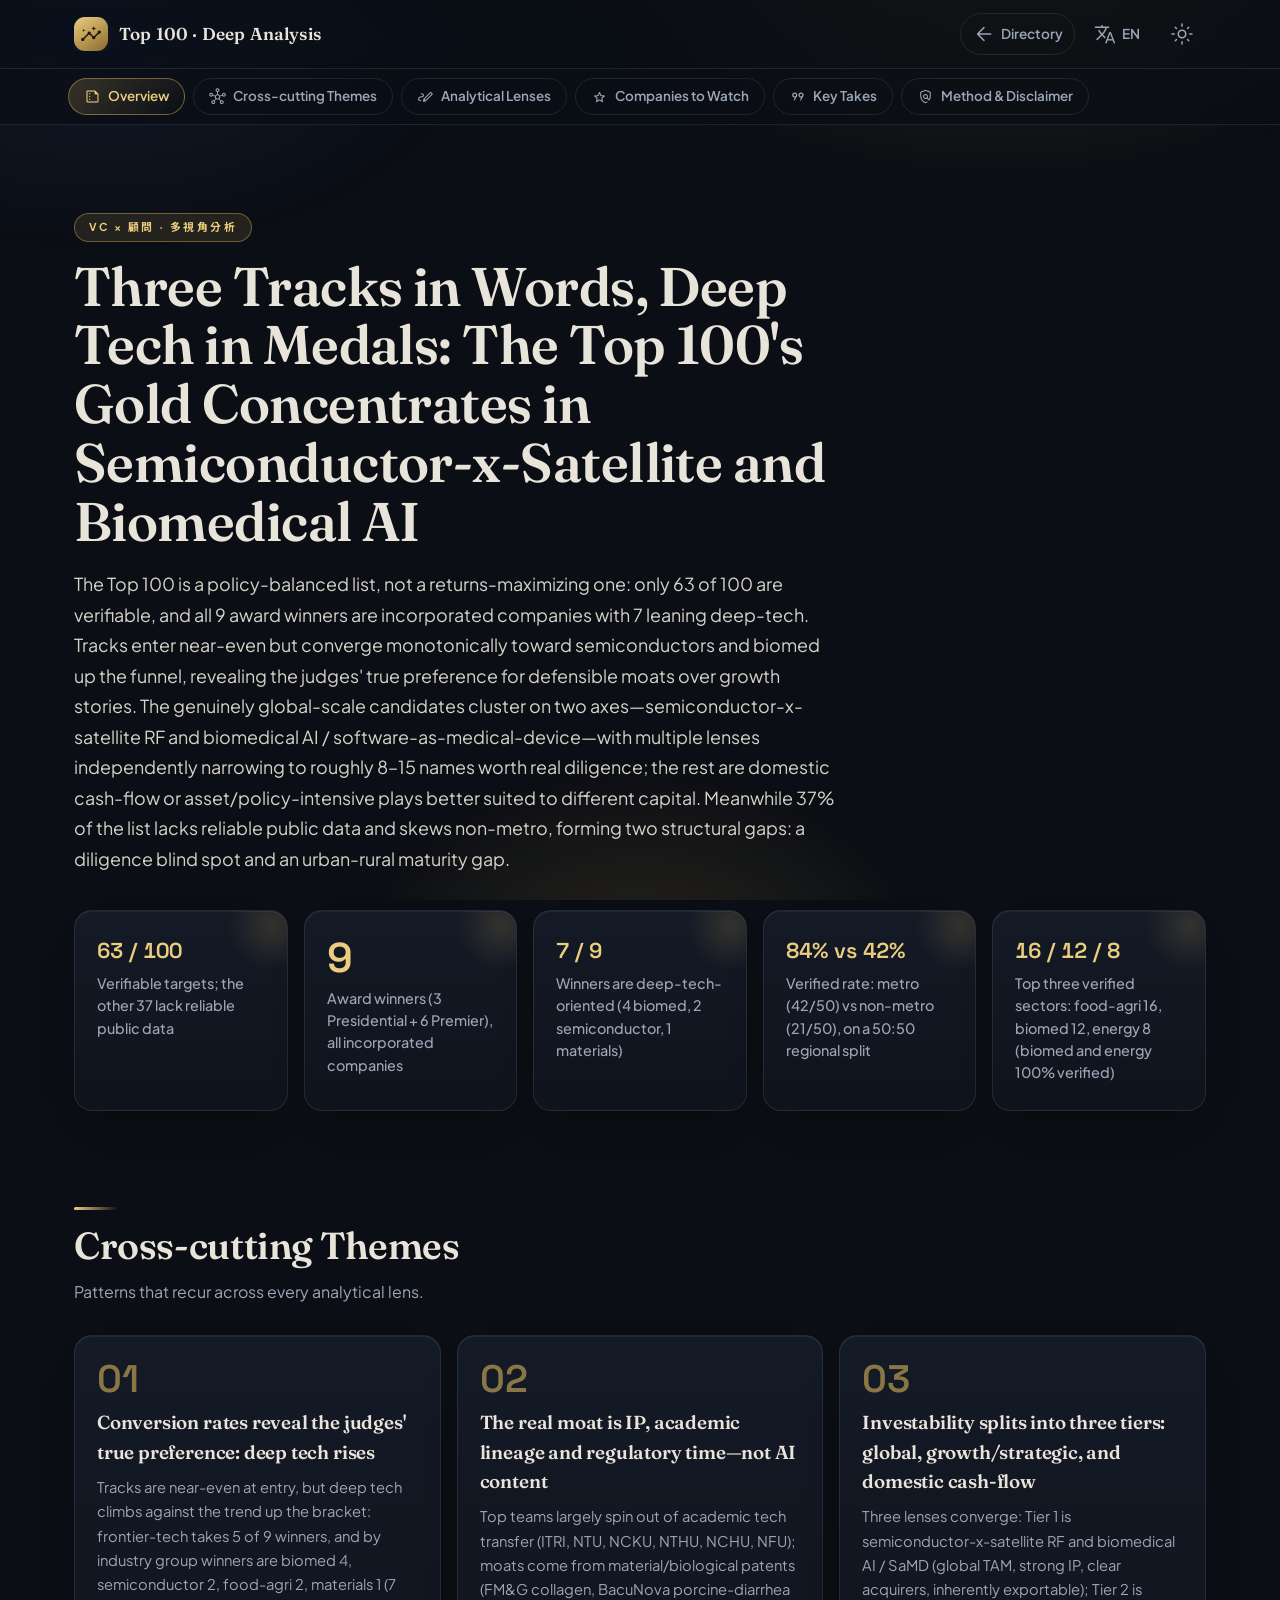
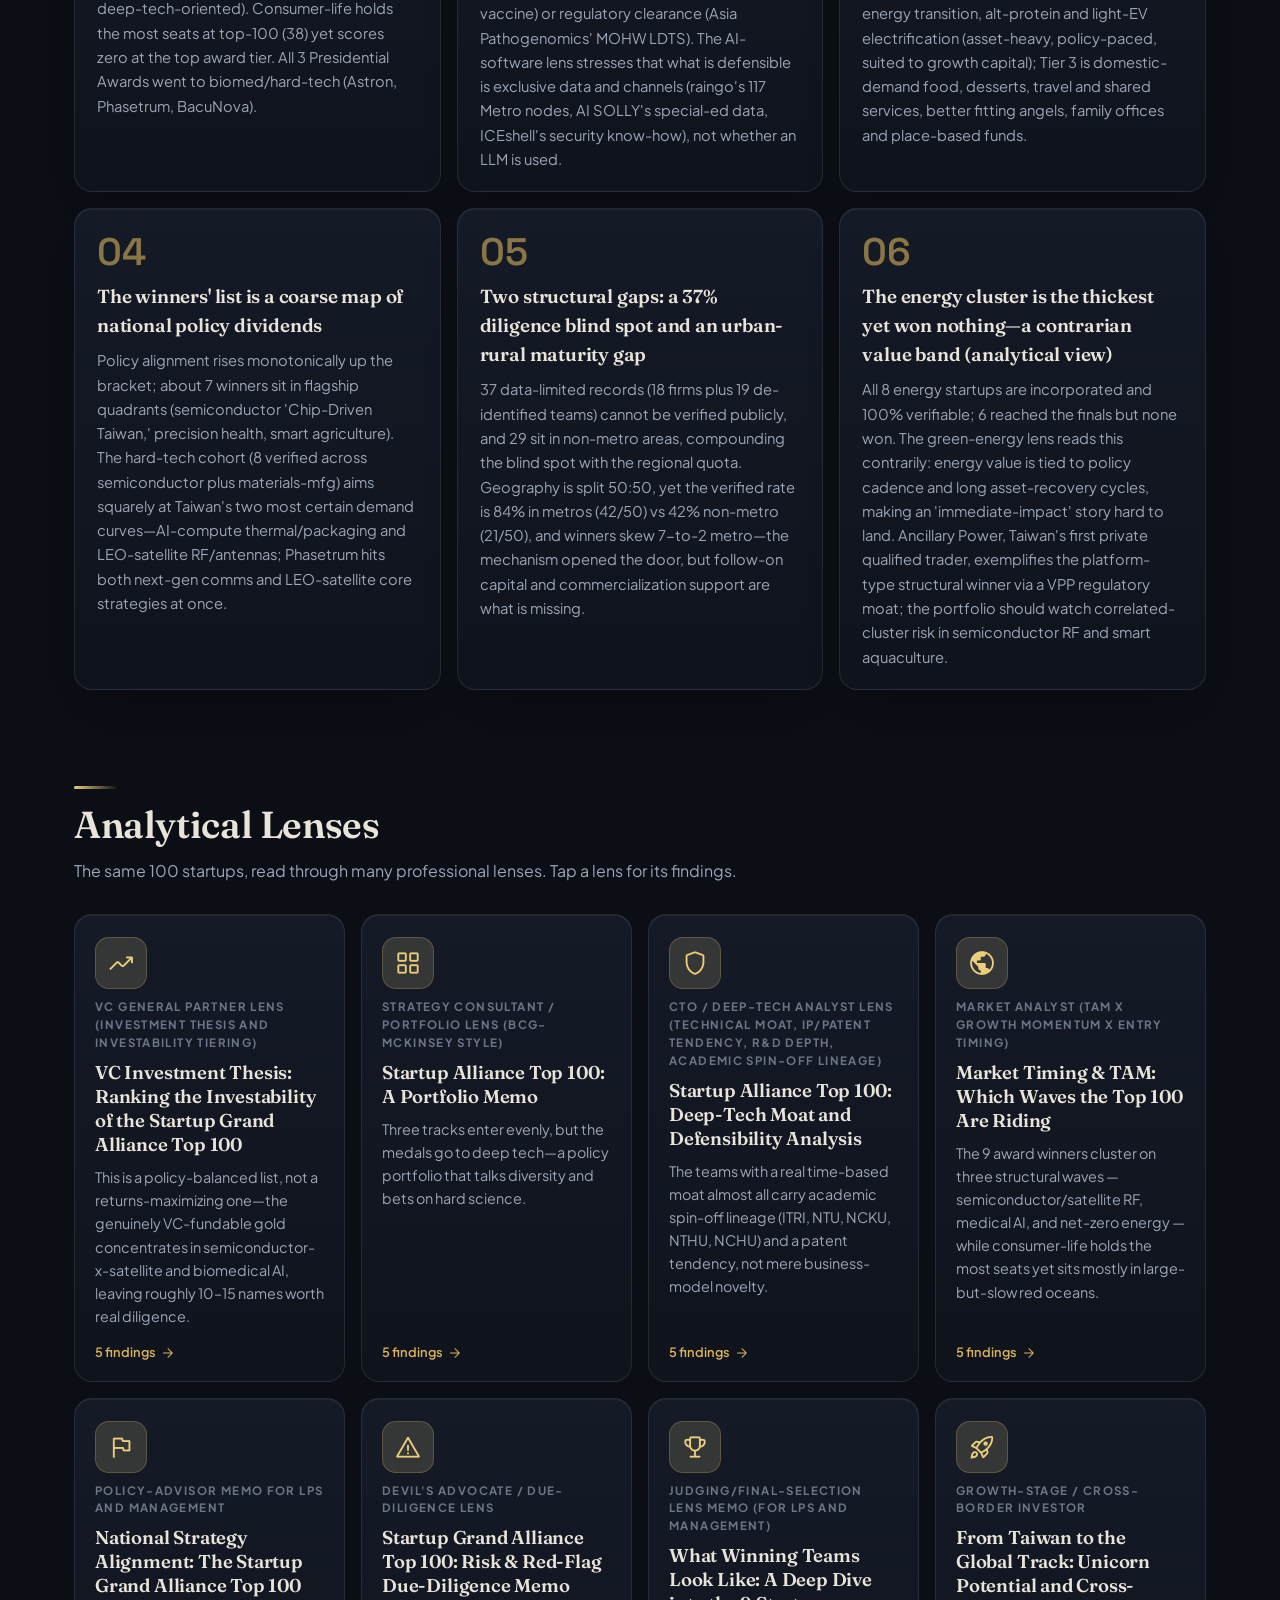
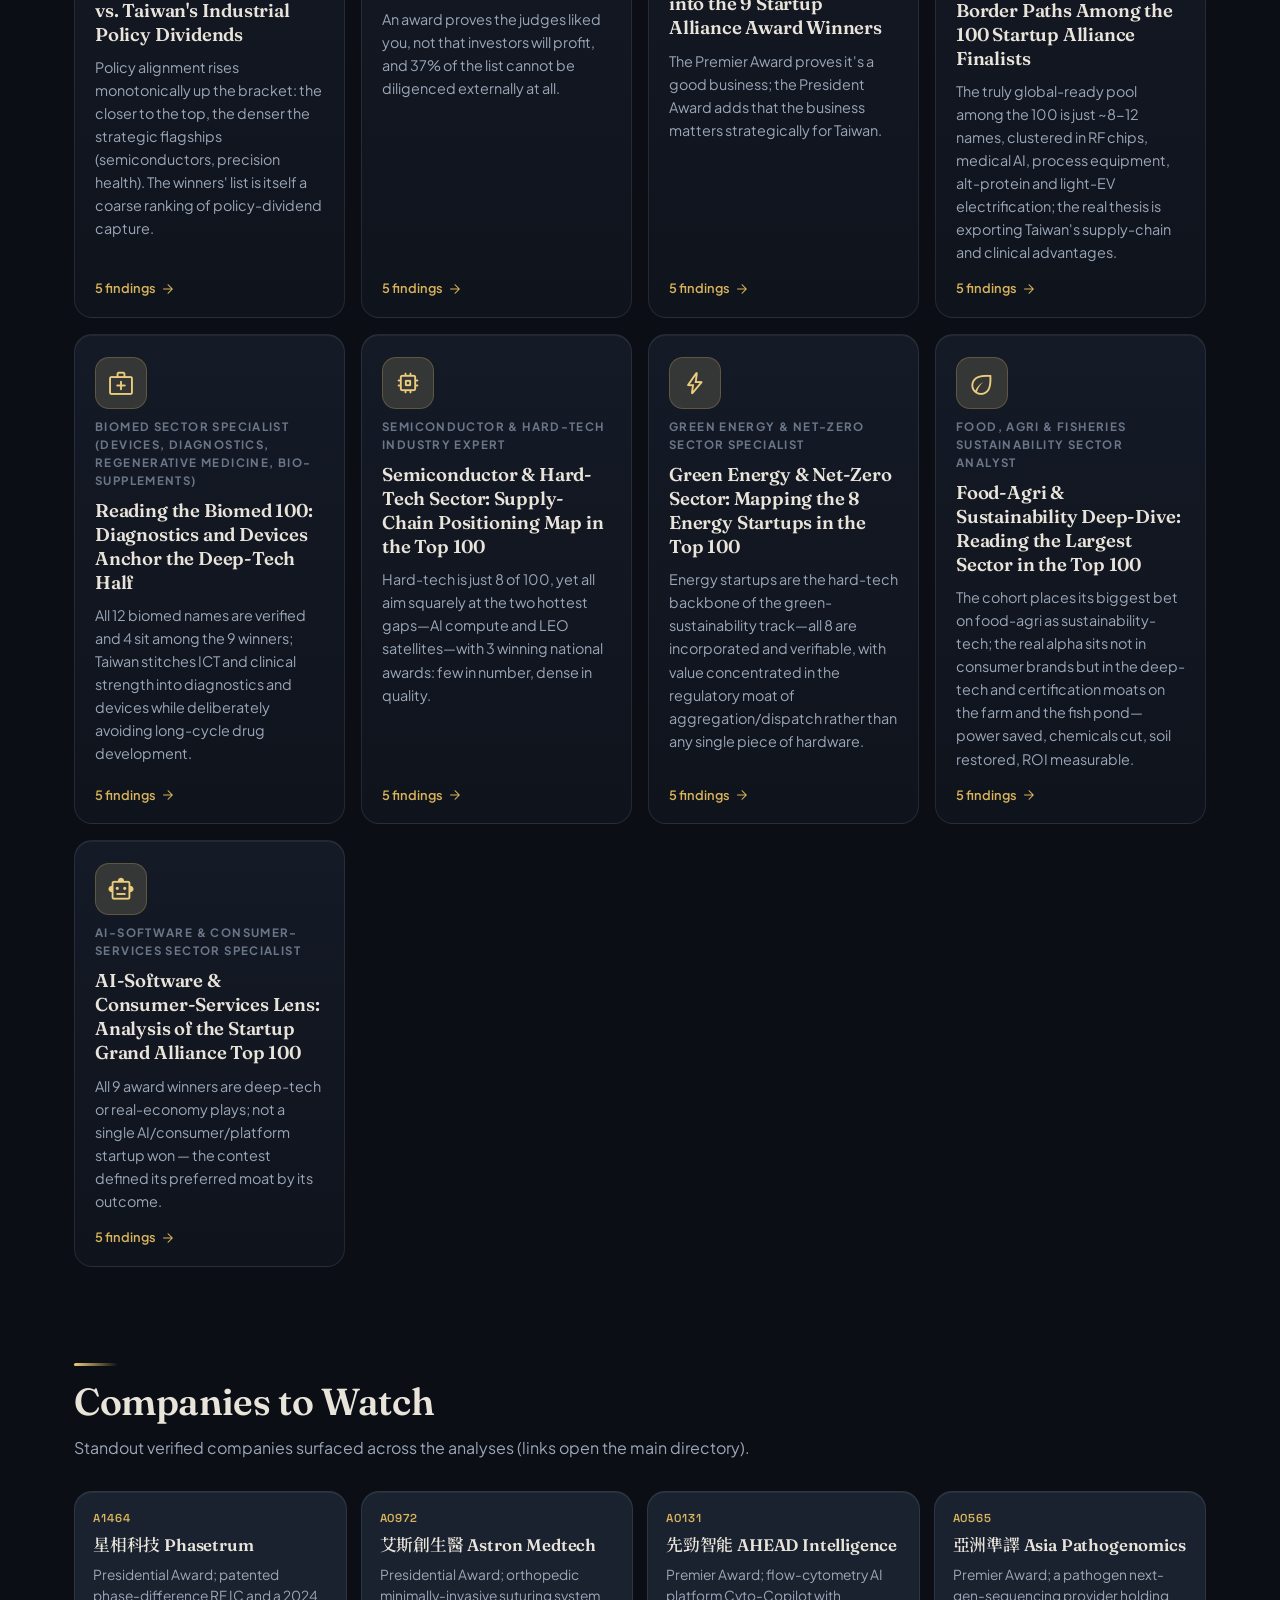
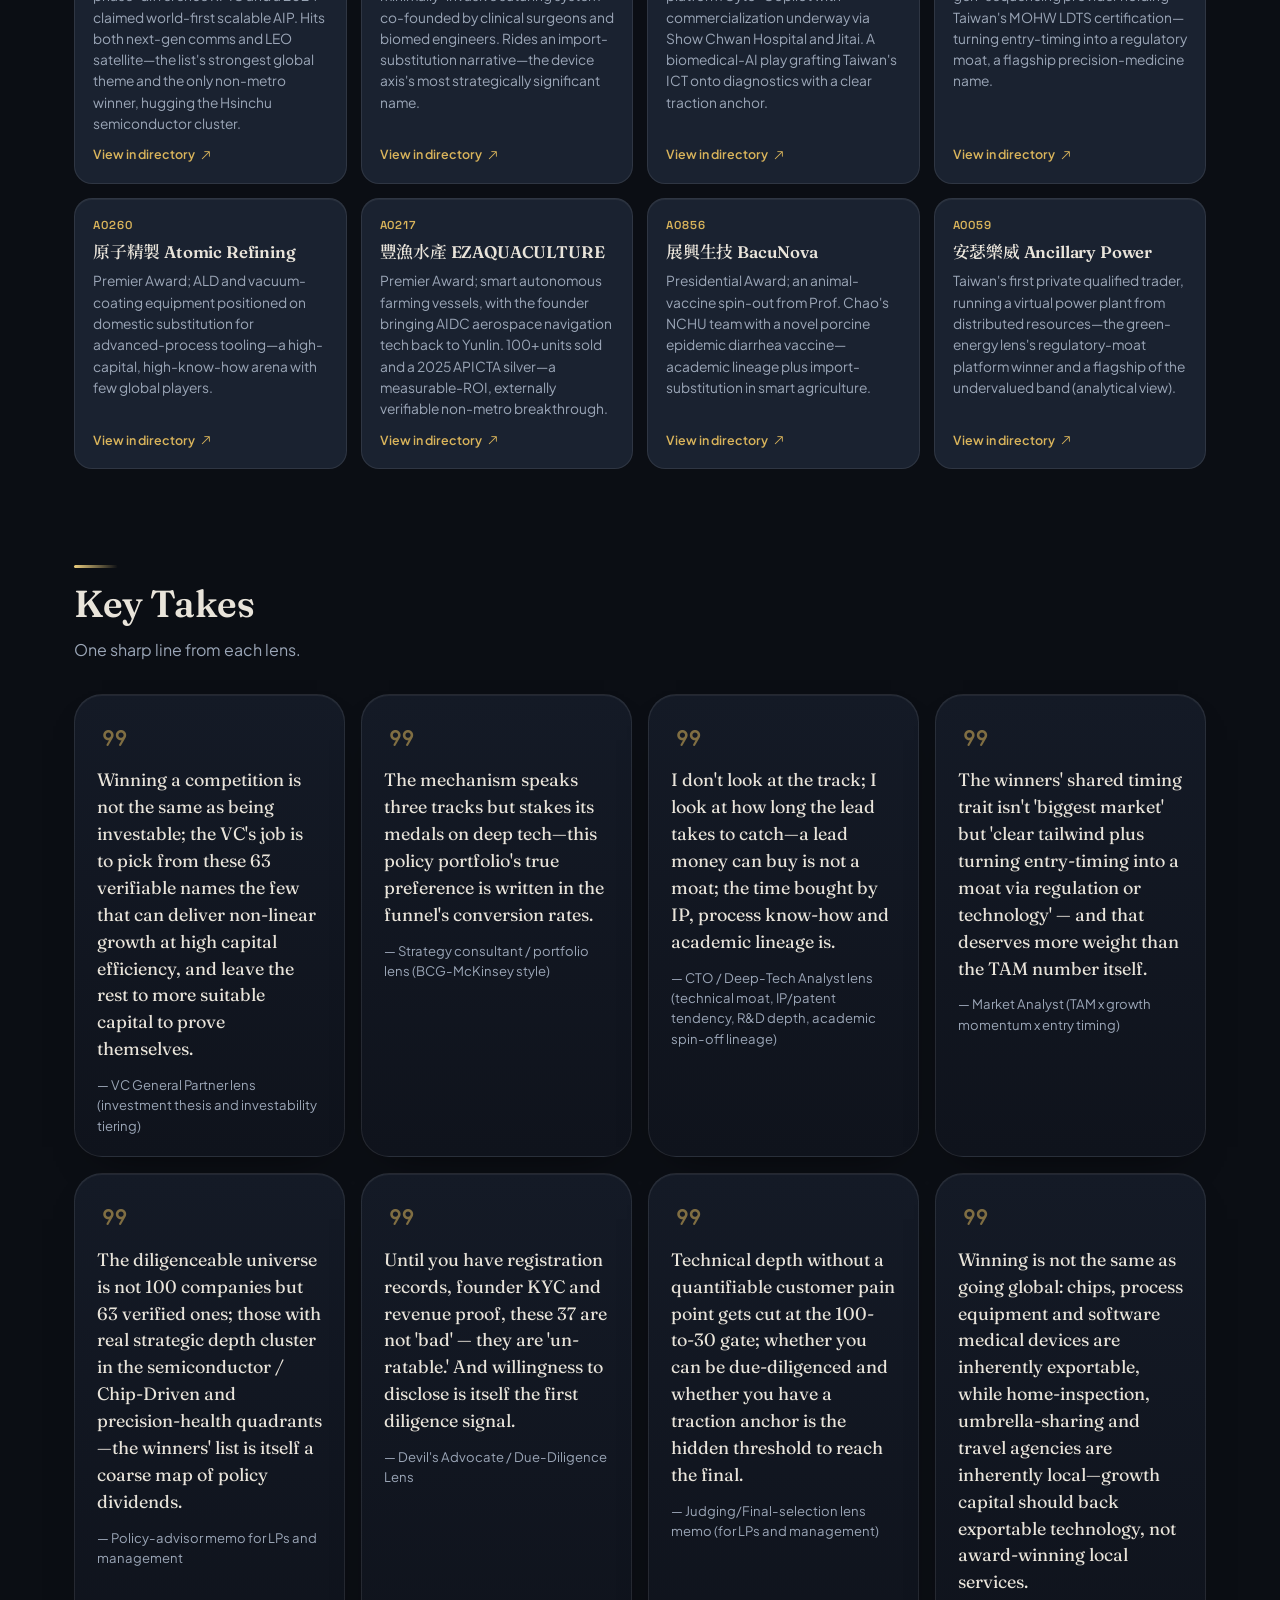
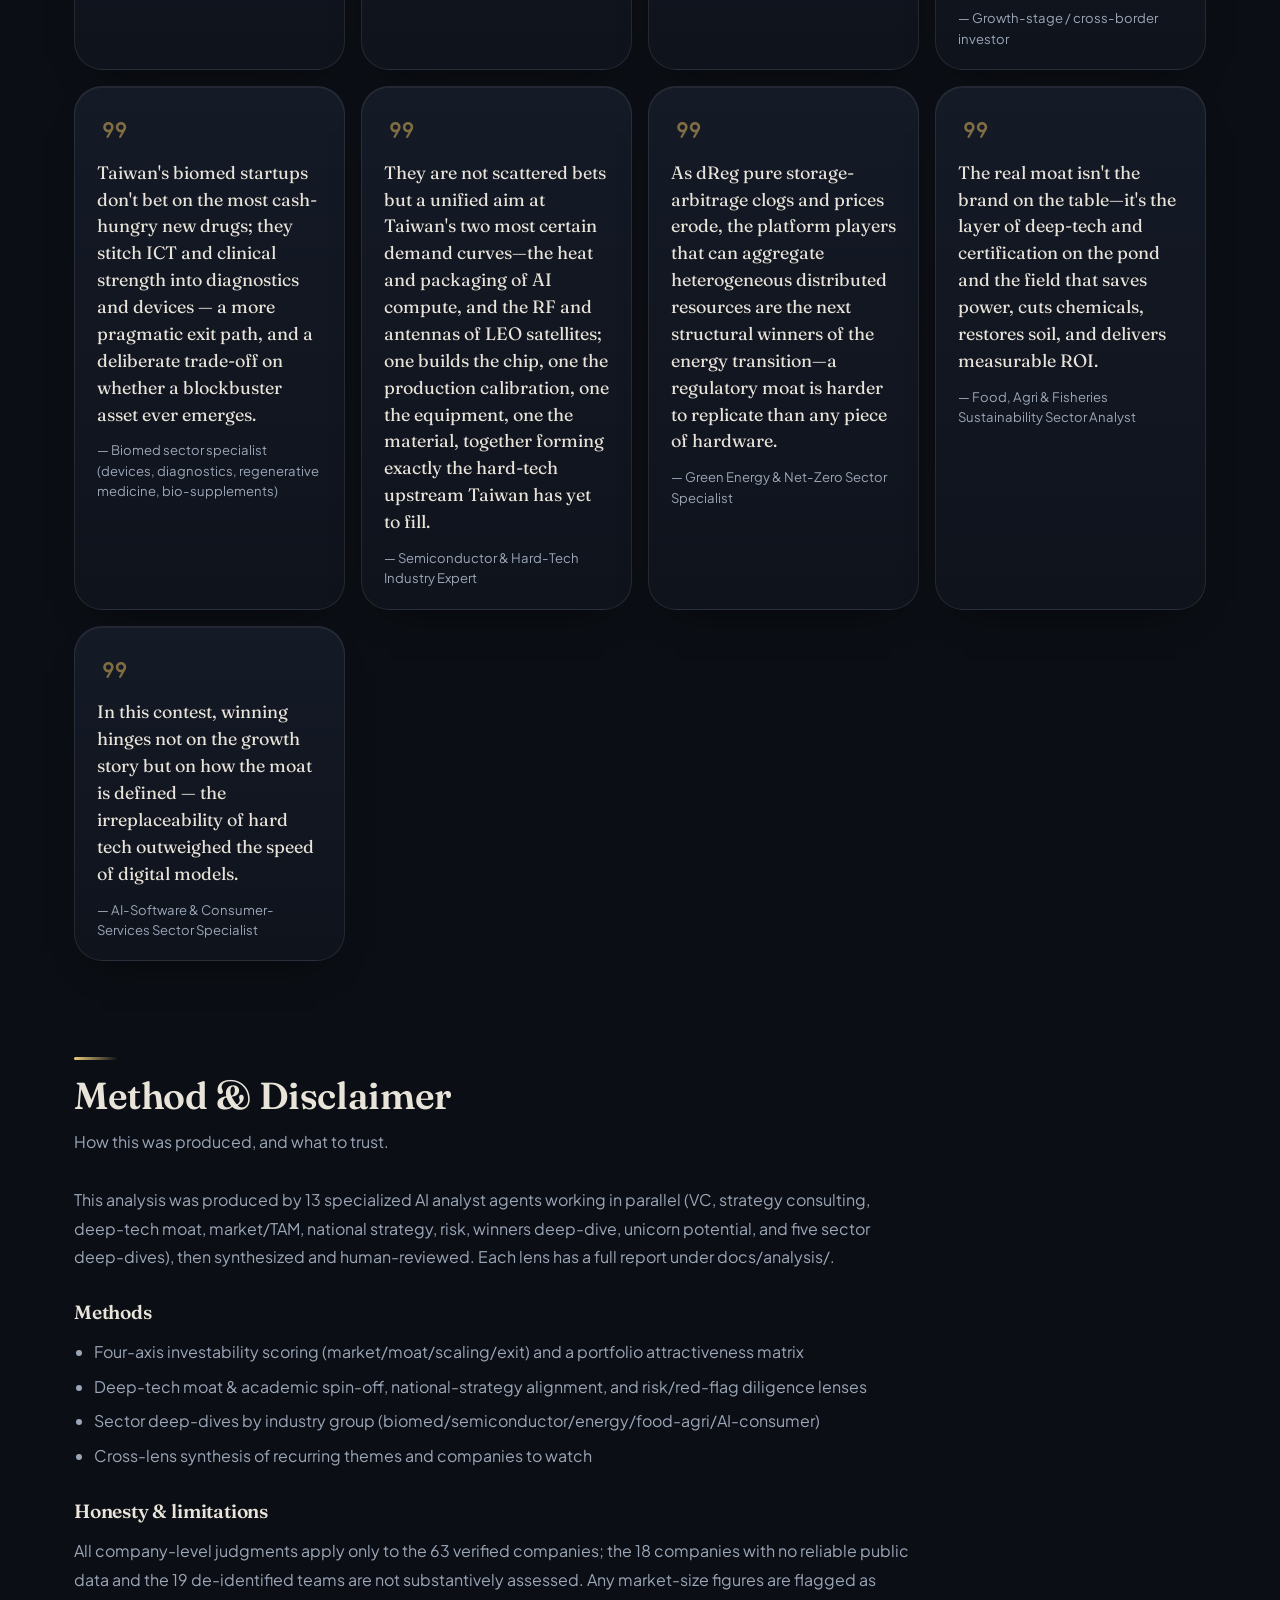
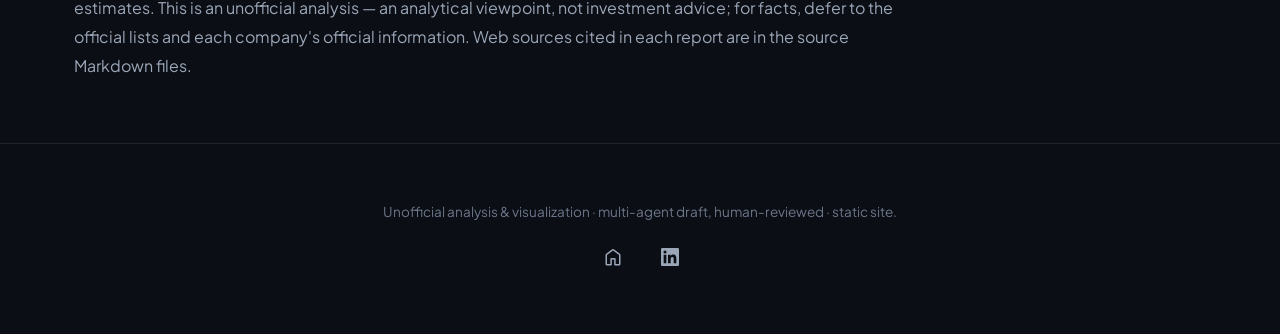
==== analysis/index.html @ 3e455fbb "Add LinkedIn and home links to the footer" ====
<!DOCTYPE html>
<html lang="zh" data-theme="dark">
<head>
  <!-- ==== Google Analytics 4 (Measurement ID: G-B7RN36NKZJ) ==== -->
  <script async src="https://www.googletagmanager.com/gtag/js?id=G-B7RN36NKZJ"></script>
  <script>
    window.dataLayer = window.dataLayer || [];
    function gtag(){ dataLayer.push(arguments); }
    gtag('js', new Date());
    gtag('config', 'G-B7RN36NKZJ');
  </script>

  <meta charset="UTF-8" />
  <meta name="viewport" content="width=device-width, initial-scale=1.0, viewport-fit=cover" />

  <title>創業大聯盟 100 強・深度分析 — VC × 顧問多視角</title>
  <meta name="description" content="以創投、策略顧問、技術、市場、國家戰略、風險等多重視角，分析國發會「創業大聯盟競賽」100 強入選企業的厲害之處與投資潛力。多代理人分析、誠實標記、附完整報告。" />
  <link rel="canonical" href="https://tingwei161803.github.io/startup-asvda-org/analysis/" />
  <meta name="theme-color" content="#0B0E14" />

  <meta property="og:type" content="article" />
  <meta property="og:title" content="創業大聯盟 100 強・深度分析 — VC × 顧問多視角" />
  <meta property="og:description" content="從創投、顧問、技術、市場、國策、風險與各產業視角，剖析 100 強新創的厲害之處。" />
  <meta property="og:url" content="https://tingwei161803.github.io/startup-asvda-org/analysis/" />
  <meta property="og:image" content="https://tingwei161803.github.io/startup-asvda-org/assets/og-image.png" />
  <meta property="og:locale" content="zh_TW" />

  <link rel="preconnect" href="https://fonts.googleapis.com" />
  <link rel="preconnect" href="https://fonts.gstatic.com" crossorigin />
  <link href="https://fonts.googleapis.com/css2?family=Fraunces:opsz,wght@9..144,400..600&family=Plus+Jakarta+Sans:wght@400;500;600;700&family=Space+Grotesk:wght@500;600;700&family=Noto+Serif+TC:wght@500;600;700&family=Noto+Sans+TC:wght@400;500;700&display=swap" rel="stylesheet" />
  <link href="https://fonts.googleapis.com/css2?family=Material+Symbols+Rounded:opsz,wght,FILL,GRAD@24,300,0,0&display=swap" rel="stylesheet" />

  <link rel="stylesheet" href="../assets/styles.css" />
  <link rel="stylesheet" href="assets/analysis.css" />
</head>
<body>
  <header class="appbar">
    <div class="appbar__inner">
      <a class="brand" href="../">
        <span class="material-symbols-rounded brand__logo">insights</span>
        <span class="brand__name" id="brandName">100 強・深度分析</span>
      </a>
      <div class="appbar__actions">
        <a class="icon-btn appbar__back" id="backLink" href="../">
          <span class="material-symbols-rounded">arrow_back</span>
          <span class="icon-btn__txt" id="backLabel">入選名錄</span>
        </a>
        <button class="icon-btn" id="langToggle" type="button" title="Language" aria-label="Toggle language / 切換語言">
          <span class="material-symbols-rounded">translate</span>
          <span class="icon-btn__txt" id="langLabel">中</span>
        </button>
        <button class="icon-btn" id="themeToggle" type="button" title="Theme" aria-label="Toggle theme / 切換主題">
          <span class="material-symbols-rounded" id="themeIcon">light_mode</span>
        </button>
      </div>
    </div>
  </header>

  <nav class="sectionnav" id="sectionNav" aria-label="Section navigation">
    <div class="sectionnav__inner" id="sectionNavInner"></div>
  </nav>

  <span id="top"></span>
  <main id="sections" aria-live="polite"></main>

  <dialog class="dialog" id="dialog" aria-labelledby="dialogTitle">
    <div class="dialog__bar">
      <span class="dialog__spacer"></span>
      <button class="icon-btn" id="dialogClose" type="button" aria-label="Close / 關閉">
        <span class="material-symbols-rounded">close</span>
      </button>
    </div>
    <div class="dialog__body" id="dialogBody"></div>
  </dialog>

  <footer class="footer">
    <p id="footerText" data-i18n="footer">非官方分析與視覺化 · 多代理人產出、人工審閱 · 純靜態網站。</p>
      <div class="profile-links" style="display:flex;gap:12px;justify-content:center;align-items:center;margin-top:10px">
        <a class="icon-btn" href="https://www.peteraim.com" target="_blank" rel="noopener" title="Home" aria-label="Back to peteraim.com / 返回首頁">
          <span class="material-symbols-rounded">home</span>
        </a>
        <a class="icon-btn" href="https://www.linkedin.com/in/ai-med/" target="_blank" rel="noopener" title="LinkedIn" aria-label="LinkedIn (opens in new tab)">
          <svg viewBox="0 0 24 24" width="18" height="18" fill="currentColor" aria-hidden="true"><path d="M20.45 20.45h-3.55v-5.57c0-1.33-.02-3.04-1.85-3.04-1.85 0-2.13 1.45-2.13 2.94v5.67H9.36V9h3.41v1.56h.05c.47-.9 1.63-1.85 3.36-1.85 3.6 0 4.27 2.37 4.27 5.45v6.29zM5.34 7.43a2.06 2.06 0 1 1 0-4.12 2.06 2.06 0 0 1 0 4.12zM7.12 20.45H3.56V9h3.56v11.45zM22.22 0H1.77C.79 0 0 .77 0 1.72v20.56C0 23.23.79 24 1.77 24h20.45c.98 0 1.78-.77 1.78-1.72V1.72C24 .77 23.2 0 22.22 0z"/></svg>
        </a>
      </div>
  </footer>

  <script src="data/data.js"></script>
  <script src="assets/app.js"></script>
</body>
</html>
---- assets/styles.css ----
/* =========================================================================
   創業綻放・創業大聯盟競賽 — high-end "ink + champagne gold" theme
   Pure CSS · no preprocessor · no build step. MD3-style token system.
   Dark = award-ceremony default; Light = warm editorial-luxury.
   ========================================================================= */

/* ============================ TOKENS : DARK (default) ===================== */
:root,
[data-theme="dark"] {
  --background:        #0B0E14;
  --bg-2:              #0F131C;
  --surface:           #141A26;
  --surface-2:         #1A2230;
  --surface-3:         #212B3C;
  --on-background:     #ECE7DD;
  --on-surface:        #E9E4DA;
  --muted:             #9BA6B7;
  --faint:             #6B7689;

  --gold:              #D9B45B;   /* champagne gold */
  --gold-bright:       #EBCD7E;
  --gold-soft:         #B9924A;
  --gold-deep:         #8A6B2E;
  --accent:            #D9B45B;

  --cat-frontier-tech: #7FA8F5;
  --cat-consumer-life: #E3A56F;
  --cat-green-sustain: #6FD3A3;

  --warn:              #E59A52;   /* caution amber (inferred / no-data) */
  --silver:            #C7CEDA;

  --hairline:          rgba(255,255,255,.09);
  --hairline-strong:   rgba(255,255,255,.16);
  --outline-variant:   rgba(255,255,255,.10);
  --on-gold:           #1A1306;

  --glow-gold:         rgba(217,180,91,.16);
  --glow-blue:         rgba(80,120,220,.12);
  --card-inset:        inset 0 1px 0 rgba(255,255,255,.06);
  --shadow-soft:       0 24px 60px -24px rgba(0,0,0,.7);
  --shadow-card:       0 18px 40px -28px rgba(0,0,0,.85);

  --radius-sm: 10px;
  --radius:    18px;
  --radius-lg: 28px;
  --radius-xl: 34px;

  --ease: cubic-bezier(.22,.7,.16,1);
  --ease-spring: cubic-bezier(.32,.72,0,1);

  --font-display: "Fraunces", "Noto Serif TC", "Songti TC", serif;
  --font-body: "Plus Jakarta Sans", "Noto Sans TC", system-ui, -apple-system, sans-serif;
  --font-num: "Space Grotesk", "Plus Jakarta Sans", system-ui, sans-serif;
}

/* ============================ TOKENS : LIGHT ============================== */
[data-theme="light"] {
  --background:        #F7F2E9;
  --bg-2:              #F1EADC;
  --surface:           #FFFFFF;
  --surface-2:         #FBF6EC;
  --surface-3:         #F2EADB;
  --on-background:     #1B1A15;
  --on-surface:        #29271F;
  --muted:             #6A655A;
  --faint:             #938C7D;

  --gold:              #9A7421;
  --gold-bright:       #B68F2C;
  --gold-soft:         #C2A45F;
  --gold-deep:         #7C5C16;
  --accent:            #9A7421;

  --cat-frontier-tech: #2C54C4;
  --cat-consumer-life: #B05E16;
  --cat-green-sustain: #16774A;

  --warn:              #B5701A;   /* caution amber (inferred / no-data) */
  --silver:            #8A8FA0;

  --hairline:          rgba(28,24,12,.12);
  --hairline-strong:   rgba(28,24,12,.20);
  --outline-variant:   rgba(28,24,12,.12);
  --on-gold:           #FFFFFF;

  --glow-gold:         rgba(184,143,44,.16);
  --glow-blue:         rgba(60,100,200,.07);
  --card-inset:        inset 0 1px 0 rgba(255,255,255,.7);
  --shadow-soft:       0 24px 60px -30px rgba(80,60,20,.34);
  --shadow-card:       0 16px 34px -26px rgba(80,60,20,.42);
}

/* ============================ RESET / BASE =============================== */
* { box-sizing: border-box; }
html { scroll-behavior: smooth; -webkit-text-size-adjust: 100%; }
body {
  margin: 0;
  font-family: var(--font-body);
  background: var(--background);
  color: var(--on-background);
  -webkit-font-smoothing: antialiased;
  text-rendering: optimizeLegibility;
  transition: background .35s var(--ease), color .35s var(--ease);
  overflow-x: hidden;
  line-height: 1.55;
}
/* ambient mesh glow (fixed, behind everything, pointer-safe) */
body::before {
  content: "";
  position: fixed; inset: 0; z-index: -1; pointer-events: none;
  background:
    radial-gradient(60vw 50vh at 78% -8%, var(--glow-gold), transparent 60%),
    radial-gradient(55vw 45vh at 8% 4%, var(--glow-blue), transparent 55%),
    radial-gradient(40vw 40vh at 50% 108%, var(--glow-gold), transparent 60%);
  opacity: .9;
}
a { color: inherit; text-decoration: none; }
h1, h2, h3, h4 { font-family: var(--font-display); font-weight: 600; letter-spacing: -.01em; }
.material-symbols-rounded {
  font-variation-settings: "FILL" 0, "wght" 300, "GRAD" 0, "opsz" 24;
  line-height: 1; user-select: none;
}

/* ============================ APP BAR ==================================== */
.appbar {
  position: sticky; top: 0; z-index: 40;
  background: color-mix(in srgb, var(--background) 72%, transparent);
  backdrop-filter: saturate(160%) blur(14px);
  -webkit-backdrop-filter: saturate(160%) blur(14px);
  border-bottom: 1px solid var(--hairline);
}
.appbar__inner {
  max-width: 1180px; margin: 0 auto; padding: 13px 24px;
  display: flex; align-items: center; gap: 12px;
}
.brand { display: flex; align-items: center; gap: 11px; min-width: 0; overflow: hidden; }
.brand__logo {
  color: var(--on-gold);
  background: linear-gradient(145deg, var(--gold-bright), var(--gold-deep));
  border-radius: 11px; padding: 6px; font-size: 22px; flex: 0 0 auto;
  box-shadow: 0 4px 14px -4px var(--glow-gold), var(--card-inset);
}
.brand__name {
  font-family: var(--font-display); font-weight: 600; font-size: 1.08rem;
  color: var(--on-surface); white-space: nowrap; overflow: hidden; text-overflow: ellipsis;
  letter-spacing: .01em;
}
.appbar__actions { margin-left: auto; display: flex; align-items: center; gap: 6px; flex: 0 0 auto; }
.icon-btn {
  display: inline-flex; align-items: center; gap: 5px; border: 1px solid transparent;
  background: transparent; color: var(--muted); border-radius: 999px;
  padding: 8px 11px; cursor: pointer; font: inherit;
  transition: background .25s var(--ease), color .25s var(--ease), border-color .25s var(--ease);
}
.icon-btn:hover { background: var(--surface-2); color: var(--on-surface); border-color: var(--hairline); }
.icon-btn__txt { font-size: .85rem; font-weight: 600; }
/* highlight the cross-link to the deep-analysis page */
.appbar__analysis {
  color: var(--gold-bright);
  border: 1px solid color-mix(in srgb, var(--gold) 42%, transparent);
  background: color-mix(in srgb, var(--gold) 12%, transparent);
}
.appbar__analysis:hover { color: var(--gold-bright); background: color-mix(in srgb, var(--gold) 20%, transparent); border-color: color-mix(in srgb, var(--gold) 60%, transparent); }
@media (max-width: 520px) { .appbar__analysis .icon-btn__txt { display: none; } }

/* ============================ SECTION NAV ================================ */
.sectionnav {
  position: sticky; top: 55px; z-index: 30;
  background: color-mix(in srgb, var(--background) 80%, transparent);
  backdrop-filter: saturate(160%) blur(12px);
  -webkit-backdrop-filter: saturate(160%) blur(12px);
  border-bottom: 1px solid var(--hairline);
}
.sectionnav__inner {
  max-width: 1180px; margin: 0 auto; padding: 9px 18px;
  display: flex; gap: 8px; overflow-x: auto; scrollbar-width: none;
}
.sectionnav__inner::-webkit-scrollbar { display: none; }
.navpill {
  display: inline-flex; align-items: center; gap: 7px; flex: 0 0 auto;
  padding: 7px 15px; border-radius: 999px; font-size: .84rem; font-weight: 600;
  color: var(--muted); border: 1px solid var(--hairline); background: transparent;
  white-space: nowrap; cursor: pointer;
  transition: background .3s var(--ease), color .3s var(--ease), border-color .3s var(--ease);
}
.navpill .material-symbols-rounded { font-size: 17px; }
.navpill:hover { color: var(--on-surface); border-color: var(--hairline-strong); }
.navpill--active {
  background: linear-gradient(135deg, color-mix(in srgb, var(--gold) 22%, transparent), transparent);
  color: var(--gold-bright); border-color: color-mix(in srgb, var(--gold) 48%, transparent);
}

/* ============================ SECTION SCAFFOLD =========================== */
.section {
  max-width: 1180px; margin: 0 auto; padding: 88px 24px 8px;
  scroll-margin-top: 120px;
  animation: sec-in .8s var(--ease) both;
}
@keyframes sec-in { from { opacity: 0; transform: translateY(26px); } to { opacity: 1; transform: none; } }
.section-head { margin-bottom: 30px; max-width: 760px; }
.section-head h2 {
  margin: 0 0 12px; font-size: clamp(1.7rem, 3.6vw, 2.35rem); line-height: 1.12;
  color: var(--on-surface); position: relative; padding-top: 18px;
}
.section-head h2::before {
  content: ""; position: absolute; top: 0; left: 0;
  width: 44px; height: 3px; border-radius: 3px;
  background: linear-gradient(90deg, var(--gold-bright), transparent);
}
.section-head__sub {
  margin: 0; font-size: 1rem; line-height: 1.65; color: var(--muted); max-width: 62ch;
}

/* ============================ HERO ======================================= */
.section--hero { padding-top: 64px; }
.section--hero .section-head { max-width: 900px; }
.section--hero .section-head h2 {
  font-size: clamp(2.2rem, 6vw, 4rem); font-weight: 600; line-height: 1.05;
  letter-spacing: -.02em; padding-top: 26px;
}
.section--hero .section-head h2::before { width: 64px; height: 4px; }
.section--hero .section-head__sub { font-size: 1.08rem; max-width: 70ch; color: var(--on-background); opacity: .82; }
.hero__stats {
  display: grid; grid-template-columns: repeat(auto-fit, minmax(160px, 1fr));
  gap: 16px; margin-top: 36px;
}
.hero__stat {
  position: relative; background: linear-gradient(180deg, var(--surface), var(--bg-2));
  border-radius: var(--radius); padding: 26px 22px; border: 1px solid var(--hairline);
  box-shadow: var(--shadow-card), var(--card-inset);
  display: flex; flex-direction: column; gap: 8px; overflow: hidden;
}
.hero__stat::after {
  content: ""; position: absolute; right: -30px; top: -30px; width: 90px; height: 90px;
  background: radial-gradient(circle, var(--glow-gold), transparent 70%); pointer-events: none;
}
.hero__stat-value {
  font-family: var(--font-num); font-size: 2.6rem; font-weight: 600; line-height: 1;
  color: var(--gold-bright); font-variant-numeric: tabular-nums; letter-spacing: -.02em;
}
.hero__stat-label { font-size: .9rem; color: var(--muted); font-weight: 500; }

/* ============================ AWARDS ===================================== */
.awards { display: grid; gap: 26px; }
.award-group {
  border-radius: var(--radius-xl); padding: 26px 24px 28px;
  border: 1px solid var(--hairline); position: relative; overflow: hidden;
  background:
    radial-gradient(120% 90% at 100% 0%, color-mix(in srgb, var(--g-accent) 14%, transparent), transparent 60%),
    linear-gradient(180deg, var(--surface), var(--bg-2));
  box-shadow: var(--shadow-card), var(--card-inset);
}
.award-group--president { --g-accent: var(--gold); }
.award-group--premier { --g-accent: var(--silver); }
.award-group__head { display: flex; align-items: center; gap: 16px; margin-bottom: 22px; }
.award-group__crown {
  font-size: 30px; color: var(--on-gold); flex: 0 0 auto;
  background: linear-gradient(145deg, var(--g-accent), color-mix(in srgb, var(--g-accent) 55%, #000));
  border-radius: 14px; padding: 11px;
  box-shadow: 0 8px 22px -8px color-mix(in srgb, var(--g-accent) 60%, transparent), var(--card-inset);
}
.award-group--president .award-group__crown { --on-gold-mix: var(--on-gold); color: var(--on-gold); }
.award-group__title { margin: 0; font-size: 1.5rem; color: var(--on-surface); }
.award-group__prize {
  font-size: .9rem; font-weight: 600; letter-spacing: .02em;
  color: color-mix(in srgb, var(--g-accent) 80%, var(--on-surface));
}
.award-group__grid {
  display: grid; grid-template-columns: repeat(auto-fill, minmax(220px, 1fr)); gap: 14px;
}
.award-card {
  background: var(--surface-2); border: 1px solid var(--hairline); border-radius: var(--radius);
  padding: 18px 18px 16px; cursor: pointer; display: flex; flex-direction: column; gap: 9px;
  transition: transform .4s var(--ease-spring), box-shadow .4s var(--ease), border-color .3s var(--ease);
  box-shadow: var(--card-inset);
}
.award-card:hover, .award-card:focus-visible {
  transform: translateY(-4px); outline: none;
  border-color: color-mix(in srgb, var(--g-accent) 50%, transparent);
  box-shadow: var(--shadow-soft), 0 0 0 1px color-mix(in srgb, var(--g-accent) 30%, transparent);
}
.award-card__id {
  font-family: var(--font-num); font-size: .74rem; font-weight: 600; letter-spacing: .08em;
  color: var(--g-accent);
}
.award-card__name { margin: 0; font-size: 1.12rem; color: var(--on-surface); line-height: 1.3; }
.award-card__meta { display: flex; flex-wrap: wrap; align-items: center; gap: 8px; margin-top: auto; }
.award-card__city { display: inline-flex; align-items: center; gap: 3px; font-size: .8rem; color: var(--muted); }
.award-card__city .material-symbols-rounded { font-size: 15px; }

/* ============================ FUNNEL ===================================== */
.funnel { list-style: none; margin: 0; padding: 0; display: flex; flex-direction: column; gap: 14px; align-items: center; }
.funnel__row { width: var(--w); min-width: 240px; transition: width .6s var(--ease); display: flex; flex-direction: column; align-items: center; }
.funnel__bar {
  width: 100%; border-radius: var(--radius); padding: 20px 24px;
  display: flex; align-items: baseline; justify-content: center; gap: 14px; flex-wrap: wrap;
  background: linear-gradient(135deg, color-mix(in srgb, var(--gold) 20%, var(--surface)), var(--surface));
  border: 1px solid color-mix(in srgb, var(--gold) 26%, var(--hairline));
  box-shadow: var(--shadow-card), var(--card-inset);
}
.funnel__row:first-child .funnel__bar { background: linear-gradient(135deg, var(--gold-deep), color-mix(in srgb, var(--gold) 30%, var(--surface))); }
.funnel__value {
  font-family: var(--font-num); font-size: clamp(1.8rem, 4vw, 2.6rem); font-weight: 600;
  color: var(--gold-bright); font-variant-numeric: tabular-nums; line-height: 1; letter-spacing: -.02em;
}
.funnel__label { font-size: 1rem; font-weight: 600; color: var(--on-surface); }
.funnel__note { font-size: .82rem; color: var(--muted); margin-top: 7px; }
.funnel__row:not(:last-child)::after {
  content: "expand_more"; font-family: "Material Symbols Rounded"; font-size: 22px;
  color: var(--gold-soft); margin-top: 12px; opacity: .7;
}

/* ============================ GALLERY CONTROLS =========================== */
.gallery-controls { margin-bottom: 26px; display: flex; flex-direction: column; gap: 18px; }
.search {
  display: flex; align-items: center; gap: 10px; max-width: 460px;
  background: var(--surface); border: 1px solid var(--hairline); border-radius: 999px;
  padding: 11px 16px; box-shadow: var(--card-inset);
  transition: border-color .3s var(--ease), box-shadow .3s var(--ease);
}
.search:focus-within { border-color: color-mix(in srgb, var(--gold) 55%, transparent); box-shadow: 0 0 0 3px var(--glow-gold); }
.search .material-symbols-rounded { color: var(--muted); font-size: 21px; }
.search input {
  flex: 1; border: none; background: transparent; color: var(--on-surface);
  font: inherit; font-size: .98rem; outline: none; min-width: 0;
}
.search input::placeholder { color: var(--faint); }
.search__clear {
  border: none; background: var(--surface-3); color: var(--muted); cursor: pointer;
  border-radius: 999px; width: 26px; height: 26px; display: none; align-items: center; justify-content: center;
}
.search__clear .material-symbols-rounded { font-size: 16px; }
.search__clear:hover { color: var(--on-surface); }

.filters { display: flex; flex-direction: column; gap: 12px; }
.filter-axis { display: flex; align-items: flex-start; gap: 12px; flex-wrap: wrap; }
.filter-axis__label {
  font-size: .72rem; font-weight: 700; letter-spacing: .14em; text-transform: uppercase;
  color: var(--faint); min-width: 52px; padding-top: 9px; flex: 0 0 auto;
}
.filter-axis__chips { display: flex; flex-wrap: wrap; gap: 7px; }
.chip, .mchip {
  font-size: .82rem; font-weight: 600; color: var(--muted);
  background: var(--surface-2); border: 1px solid var(--hairline);
  padding: 6px 13px; border-radius: 999px; display: inline-flex; align-items: center; gap: 5px;
}
.mchip { font-size: .74rem; padding: 4px 10px; }
.filter-chip { cursor: pointer; transition: all .25s var(--ease); }
.filter-chip:hover { color: var(--on-surface); border-color: var(--hairline-strong); }
.filter-chip.is-active {
  background: linear-gradient(135deg, var(--gold-bright), var(--gold-soft));
  color: var(--on-gold); border-color: transparent;
  box-shadow: 0 6px 16px -8px var(--glow-gold);
}
.result-count { margin: 2px 0 0; font-size: .85rem; color: var(--muted); font-weight: 500; }

/* category-accent chips */
.chip--cat { color: var(--c); border-color: color-mix(in srgb, var(--c) 36%, transparent);
  background: color-mix(in srgb, var(--c) 12%, var(--surface)); }
.cat--frontier-tech { --c: var(--cat-frontier-tech); }
.cat--consumer-life { --c: var(--cat-consumer-life); }
.cat--green-sustain { --c: var(--cat-green-sustain); }
.filter-chip.cat--frontier-tech.is-active,
.filter-chip.cat--consumer-life.is-active,
.filter-chip.cat--green-sustain.is-active {
  background: linear-gradient(135deg, var(--c), color-mix(in srgb, var(--c) 70%, #000));
  color: #fff; border-color: transparent;
}
.filter-chip.stage--winner.is-active { background: linear-gradient(135deg, var(--gold-bright), var(--gold-soft)); color: var(--on-gold); }

/* ============================ COMPANY GRID =============================== */
.grid {
  display: grid; grid-template-columns: repeat(auto-fill, minmax(265px, 1fr)); gap: 16px;
}
.ccard {
  position: relative; background: linear-gradient(180deg, var(--surface), var(--bg-2));
  border: 1px solid var(--hairline); border-radius: var(--radius);
  padding: 18px 18px 16px; cursor: pointer; overflow: hidden;
  display: flex; flex-direction: column; gap: 9px;
  box-shadow: var(--card-inset);
  transition: transform .4s var(--ease-spring), box-shadow .4s var(--ease), border-color .3s var(--ease);
}
.ccard::before {
  content: ""; position: absolute; left: 0; top: 0; bottom: 0; width: 3px;
  background: var(--cat-frontier-tech); opacity: .85;
}
.ccard:has(.cat--frontier-tech)::before { background: var(--cat-frontier-tech); }
.ccard:has(.cat--consumer-life)::before { background: var(--cat-consumer-life); }
.ccard:has(.cat--green-sustain)::before { background: var(--cat-green-sustain); }
.ccard:hover, .ccard:focus-visible {
  transform: translateY(-4px); outline: none;
  border-color: var(--hairline-strong);
  box-shadow: var(--shadow-soft);
}
.ccard.stage--winner { border-color: color-mix(in srgb, var(--gold) 42%, transparent); }
.ccard.stage--winner::after {
  content: ""; position: absolute; inset: 0; pointer-events: none; border-radius: var(--radius);
  box-shadow: inset 0 0 0 1px color-mix(in srgb, var(--gold) 30%, transparent);
}
.ccard__ribbon {
  position: absolute; top: 13px; right: -34px; transform: rotate(45deg);
  font-size: .62rem; font-weight: 700; letter-spacing: .06em; padding: 3px 36px;
  color: var(--on-gold); box-shadow: 0 4px 10px -4px rgba(0,0,0,.5);
}
.ribbon--president { background: linear-gradient(135deg, var(--gold-bright), var(--gold-deep)); }
.ribbon--premier { background: linear-gradient(135deg, var(--silver), #8b93a3); color: #1a1d24; }
.ccard__top { display: flex; align-items: center; justify-content: space-between; gap: 8px; }
.ccard__id { font-family: var(--font-num); font-size: .72rem; font-weight: 600; letter-spacing: .08em; color: var(--faint); }
.ccard__name {
  margin: 0; font-size: 1.08rem; line-height: 1.32; color: var(--on-surface);
  display: flex; align-items: center; gap: 6px; flex-wrap: wrap;
}
.ccard__verified { display: inline-flex; color: var(--cat-green-sustain); }
.ccard__verified .material-symbols-rounded { font-size: 16px; font-variation-settings: "FILL" 1; }
.ccard__industry { margin: 0; font-size: .82rem; font-weight: 600; color: var(--gold); letter-spacing: .01em; }
.ccard__summary { margin: 0; font-size: .87rem; line-height: 1.55; color: var(--muted);
  display: -webkit-box; -webkit-line-clamp: 3; -webkit-box-orient: vertical; overflow: hidden; }
.ccard__chips { margin-top: auto; padding-top: 4px; display: flex; flex-wrap: wrap; gap: 6px; }

/* stage badge */
.stage-badge {
  font-size: .7rem; font-weight: 700; letter-spacing: .03em; padding: 3px 9px; border-radius: 999px;
  display: inline-flex; align-items: center; gap: 3px; border: 1px solid transparent; white-space: nowrap;
}
.stage-badge .material-symbols-rounded { font-size: 13px; font-variation-settings: "FILL" 1; }
.stage--winner { color: var(--gold-bright); background: color-mix(in srgb, var(--gold) 16%, transparent); border-color: color-mix(in srgb, var(--gold) 40%, transparent); }
.stage--final { color: var(--silver); background: color-mix(in srgb, var(--silver) 12%, transparent); border-color: color-mix(in srgb, var(--silver) 30%, transparent); }
.stage--semi { color: var(--muted); background: var(--surface-3); border-color: var(--hairline); }

/* ---- inferred / no-public-data treatment (honest: never show a guess as fact) ---- */
.ccard__industry--nodata { display: inline-flex; align-items: center; gap: 4px; color: var(--faint); font-weight: 600; }
.ccard__industry--nodata .material-symbols-rounded { font-size: 16px; }
.ccard__summary--muted { color: var(--faint); font-style: italic; }
.mchip--est { color: var(--warn); border-color: color-mix(in srgb, var(--warn) 36%, transparent); background: color-mix(in srgb, var(--warn) 12%, var(--surface)); }
.d-warn {
  display: flex; align-items: flex-start; gap: 10px; margin: 0 0 16px; padding: 12px 14px;
  border-radius: var(--radius); font-size: .86rem; line-height: 1.55;
  color: color-mix(in srgb, var(--warn) 88%, var(--on-surface));
  background: color-mix(in srgb, var(--warn) 12%, var(--surface));
  border: 1px solid color-mix(in srgb, var(--warn) 34%, transparent);
}
.d-warn .material-symbols-rounded { font-size: 19px; color: var(--warn); flex: 0 0 auto; margin-top: 1px; }

/* ============================ CHARTS (donut) ============================= */
.charts { display: grid; grid-template-columns: repeat(auto-fit, minmax(280px, 1fr)); gap: 18px; }
.donut-card {
  margin: 0; background: linear-gradient(180deg, var(--surface), var(--bg-2));
  border: 1px solid var(--hairline); border-radius: var(--radius-lg); padding: 24px;
  box-shadow: var(--shadow-card), var(--card-inset);
}
.donut-card__title { font-family: var(--font-display); font-size: 1.15rem; color: var(--on-surface); margin-bottom: 18px; }
.donut-card__body { display: flex; align-items: center; gap: 22px; flex-wrap: wrap; }
.donut { width: 150px; height: 150px; flex: 0 0 auto; }
.donut-seg { transition: stroke-width .25s var(--ease); }
.donut-seg:hover { stroke-width: 32; }
.donut__total { font-family: var(--font-num); font-size: 30px; font-weight: 600; fill: var(--on-surface); }
.legend { list-style: none; margin: 0; padding: 0; flex: 1; min-width: 150px; display: flex; flex-direction: column; gap: 10px; }
.legend__item { display: flex; align-items: center; gap: 9px; font-size: .9rem; }
.legend__dot { width: 11px; height: 11px; border-radius: 3px; flex: 0 0 auto; }
.legend__label { color: var(--on-surface); }
.legend__val { margin-left: auto; color: var(--muted); font-family: var(--font-num); font-size: .82rem; }

/* ============================ PROSE ====================================== */
.prose { max-width: 70ch; color: var(--muted); }
.prose h3 { color: var(--on-surface); font-size: 1.2rem; margin: 26px 0 10px; }
.prose p { line-height: 1.8; margin: 0 0 14px; }
.prose ul { margin: 0 0 14px; padding-left: 20px; line-height: 1.8; }
.prose li { margin-bottom: 6px; }

/* ============================ CTA ======================================== */
.section--cta { padding-bottom: 40px; }
.cta-card {
  position: relative; overflow: hidden; text-align: center;
  border-radius: var(--radius-xl); padding: 56px 32px;
  background:
    radial-gradient(80% 120% at 50% -20%, color-mix(in srgb, var(--gold) 22%, transparent), transparent 60%),
    linear-gradient(180deg, var(--surface), var(--bg-2));
  border: 1px solid color-mix(in srgb, var(--gold) 26%, var(--hairline));
  box-shadow: var(--shadow-soft), var(--card-inset);
}
.cta-card h2 { margin: 0 0 12px; font-size: clamp(1.6rem, 4vw, 2.2rem); color: var(--on-surface); }
.cta-card p { margin: 0 auto 28px; max-width: 52ch; color: var(--muted); line-height: 1.65; }
.cta-btn {
  display: inline-flex; align-items: center; gap: 12px; padding: 13px 14px 13px 26px;
  background: linear-gradient(135deg, var(--gold-bright), var(--gold-soft)); color: var(--on-gold);
  border-radius: 999px; font-weight: 700; font-size: .98rem;
  box-shadow: 0 14px 30px -12px var(--glow-gold), var(--card-inset);
  transition: transform .4s var(--ease-spring), box-shadow .4s var(--ease);
}
.cta-btn:hover { transform: translateY(-2px); box-shadow: 0 20px 40px -14px var(--glow-gold); }
.cta-btn:active { transform: scale(.985); }
.cta-btn__ico {
  width: 34px; height: 34px; border-radius: 999px; display: inline-flex; align-items: center; justify-content: center;
  background: color-mix(in srgb, var(--on-gold) 18%, transparent);
  transition: transform .4s var(--ease-spring);
}
.cta-btn:hover .cta-btn__ico { transform: translate(2px, -2px); }
.cta-btn__ico .material-symbols-rounded { font-size: 19px; }

/* ============================ DIALOG ===================================== */
.dialog {
  border: none; border-radius: var(--radius-lg); padding: 0;
  background: var(--surface); color: var(--on-surface);
  max-width: 580px; width: calc(100% - 32px);
  box-shadow: var(--shadow-soft), 0 0 0 1px var(--hairline);
}
.dialog::backdrop { background: rgba(5,7,11,.66); backdrop-filter: blur(4px); }
.dialog__bar {
  display: flex; align-items: center; padding: 10px 12px; position: sticky; top: 0;
  background: color-mix(in srgb, var(--surface) 88%, transparent); backdrop-filter: blur(8px);
  border-bottom: 1px solid var(--hairline); z-index: 1;
}
.dialog__spacer { flex: 1; }
.dialog__body { padding: 8px 28px 30px; }
.dialog__body h2 { margin: 6px 0 4px; font-size: 1.6rem; color: var(--on-surface); }
.d-badges { display: flex; flex-wrap: wrap; gap: 8px; margin-bottom: 4px; }
.d-flag { display: inline-flex; align-items: center; gap: 4px; font-size: .74rem; font-weight: 700; padding: 3px 10px; border-radius: 999px; }
.d-flag .material-symbols-rounded { font-size: 14px; font-variation-settings: "FILL" 1; }
.d-flag--ok { color: var(--cat-green-sustain); background: color-mix(in srgb, var(--cat-green-sustain) 14%, transparent); }
.d-flag--inf { color: var(--faint); background: var(--surface-3); }
.d-industry { margin: 0 0 14px; font-size: .92rem; font-weight: 700; color: var(--gold); }
.d-overview { margin: 0 0 18px; line-height: 1.72; color: var(--on-background); }
.d-award {
  display: flex; align-items: center; gap: 14px; padding: 14px 16px; border-radius: var(--radius);
  margin-bottom: 16px; border: 1px solid;
}
.d-award.ribbon--president { background: color-mix(in srgb, var(--gold) 14%, var(--surface)); border-color: color-mix(in srgb, var(--gold) 40%, transparent); }
.d-award.ribbon--premier { background: color-mix(in srgb, var(--silver) 12%, var(--surface)); border-color: color-mix(in srgb, var(--silver) 34%, transparent); }
.d-award .material-symbols-rounded { font-size: 30px; color: var(--gold-bright); }
.d-award.ribbon--premier .material-symbols-rounded { color: var(--silver); }
.d-award b { display: block; font-family: var(--font-display); font-size: 1.15rem; }
.d-award span { font-size: .86rem; color: var(--muted); }
.d-facts { margin: 0 0 4px; padding: 16px 0 4px; border-top: 1px solid var(--hairline);
  display: grid; grid-template-columns: repeat(auto-fit, minmax(120px, 1fr)); gap: 14px; }
.d-facts dt { font-size: .72rem; letter-spacing: .1em; text-transform: uppercase; color: var(--faint); font-weight: 700; }
.d-facts dd { margin: 4px 0 0; font-size: .95rem; color: var(--on-surface); font-weight: 600; }
.d-sources { margin-top: 18px; padding-top: 16px; border-top: 1px solid var(--hairline); }
.d-sources h4 { margin: 0 0 10px; font-family: var(--font-body); font-size: .74rem; letter-spacing: .1em; text-transform: uppercase; color: var(--faint); }
.d-sources ul { list-style: none; margin: 0; padding: 0; display: flex; flex-direction: column; gap: 8px; }
.d-sources a {
  display: inline-flex; align-items: center; gap: 7px; font-size: .9rem; color: var(--cat-frontier-tech);
  word-break: break-word;
}
.d-sources a:hover { text-decoration: underline; }
.d-sources .material-symbols-rounded { font-size: 16px; flex: 0 0 auto; }

/* ============================ EMPTY / FOOTER ============================= */
.empty { text-align: center; padding: 50px 16px; color: var(--muted); font-size: 1rem; }
.footer {
  text-align: center; padding: 44px 24px 56px; margin-top: 40px;
  color: var(--faint); font-size: .85rem; border-top: 1px solid var(--hairline);
}

/* ============================ RESPONSIVE ================================= */
@media (max-width: 720px) {
  .section { padding: 64px 18px 8px; }
  .grid, .charts { grid-template-columns: 1fr; }
  .award-group__grid { grid-template-columns: 1fr; }
  .icon-btn__txt { font-size: .8rem; }
  .funnel__row { width: 100% !important; }
}
@media (max-width: 400px) {
  .appbar__inner, .sectionnav__inner, .section { padding-left: 14px; padding-right: 14px; }
  .hero__stats { grid-template-columns: repeat(2, 1fr); }
  .brand__name { font-size: .95rem; }
}

/* respect reduced-motion */
@media (prefers-reduced-motion: reduce) {
  html { scroll-behavior: auto; }
  *, .section { animation: none !important; transition: none !important; }
}
---- analysis/assets/analysis.css ----
/* =========================================================================
   analysis.css — additions on top of ../assets/styles.css (shared tokens +
   appbar / sectionnav / section / hero__stats / navpill / dialog / prose / footer)
   ========================================================================= */

.appbar__back { border: 1px solid var(--hairline); }
.appbar__back:hover { color: var(--gold-bright); }

/* ---- overview / hero ---- */
.a-eyebrow {
  display: inline-block; margin-bottom: 16px; padding: 5px 14px; border-radius: 999px;
  font-size: .68rem; font-weight: 700; letter-spacing: .22em; text-transform: uppercase;
  color: var(--gold-bright); border: 1px solid color-mix(in srgb, var(--gold) 42%, transparent);
  background: color-mix(in srgb, var(--gold) 12%, transparent);
}
.section--overview .section-head h2 {
  font-size: clamp(2rem, 5vw, 3.4rem); line-height: 1.08; padding-top: 0;
}
.section--overview .section-head h2::before { content: none; }
.a-thesis {
  margin: 18px 0 0; max-width: 72ch; font-size: 1.12rem; line-height: 1.7;
  color: var(--on-background); opacity: .9;
}
.hero__stat-value--text {
  font-size: 1.35rem; line-height: 1.25; letter-spacing: 0;
}

/* ---- themes ---- */
.theme-grid { display: grid; grid-template-columns: repeat(auto-fill, minmax(280px, 1fr)); gap: 16px; }
.theme-card {
  position: relative; background: linear-gradient(180deg, var(--surface), var(--bg-2));
  border: 1px solid var(--hairline); border-radius: var(--radius); padding: 24px 22px 20px;
  box-shadow: var(--shadow-card), var(--card-inset); overflow: hidden;
}
.theme-card__no {
  font-family: var(--font-num); font-size: 2.4rem; font-weight: 600; line-height: 1;
  color: color-mix(in srgb, var(--gold) 60%, transparent); display: block; margin-bottom: 10px;
}
.theme-card__title { margin: 0 0 8px; font-size: 1.18rem; color: var(--on-surface); }
.theme-card__detail { margin: 0; font-size: .92rem; line-height: 1.65; color: var(--muted); }

/* ---- lenses ---- */
.lens-grid { display: grid; grid-template-columns: repeat(auto-fill, minmax(260px, 1fr)); gap: 16px; }
.lens-card {
  position: relative; cursor: pointer; display: flex; flex-direction: column; gap: 9px;
  background: linear-gradient(180deg, var(--surface), var(--bg-2));
  border: 1px solid var(--hairline); border-radius: var(--radius); padding: 22px 20px 18px;
  box-shadow: var(--card-inset);
  transition: transform .4s var(--ease-spring), box-shadow .4s var(--ease), border-color .3s var(--ease);
}
.lens-card:hover, .lens-card:focus-visible {
  transform: translateY(-4px); outline: none; border-color: color-mix(in srgb, var(--gold) 45%, transparent);
  box-shadow: var(--shadow-soft);
}
.lens-card__icon {
  font-size: 30px; color: var(--gold-bright); width: 52px; height: 52px; border-radius: 14px;
  display: inline-flex; align-items: center; justify-content: center;
  background: color-mix(in srgb, var(--gold) 14%, var(--surface-2));
  border: 1px solid color-mix(in srgb, var(--gold) 26%, transparent);
}
.lens-card__role { font-size: .72rem; font-weight: 700; letter-spacing: .12em; text-transform: uppercase; color: var(--faint); }
.lens-card__title { margin: 0; font-size: 1.16rem; color: var(--on-surface); line-height: 1.3; }
.lens-card__tagline { margin: 0; font-size: .9rem; line-height: 1.6; color: var(--muted); }
.lens-card__more {
  margin-top: auto; padding-top: 6px; display: inline-flex; align-items: center; gap: 4px;
  font-size: .8rem; font-weight: 600; color: var(--gold);
}
.lens-card__more .material-symbols-rounded { font-size: 16px; transition: transform .3s var(--ease); }
.lens-card:hover .lens-card__more .material-symbols-rounded { transform: translateX(3px); }

/* ---- picks ---- */
.pick-grid { display: grid; grid-template-columns: repeat(auto-fill, minmax(240px, 1fr)); gap: 14px; }
.pick-card {
  display: flex; flex-direction: column; gap: 7px;
  background: var(--surface-2); border: 1px solid var(--hairline); border-radius: var(--radius);
  padding: 18px; box-shadow: var(--card-inset);
  transition: transform .4s var(--ease-spring), border-color .3s var(--ease), box-shadow .4s var(--ease);
}
.pick-card:hover {
  transform: translateY(-3px); border-color: color-mix(in srgb, var(--gold) 45%, transparent);
  box-shadow: var(--shadow-soft);
}
.pick-card__id { font-family: var(--font-num); font-size: .72rem; font-weight: 600; letter-spacing: .08em; color: var(--gold); }
.pick-card__name { margin: 0; font-size: 1.05rem; color: var(--on-surface); line-height: 1.3; }
.pick-card__angle { margin: 0; font-size: .86rem; line-height: 1.55; color: var(--muted); }
.pick-card__cta { margin-top: auto; padding-top: 4px; display: inline-flex; align-items: center; gap: 4px; font-size: .78rem; font-weight: 600; color: var(--gold); }
.pick-card__cta .material-symbols-rounded { font-size: 14px; }

/* ---- quotes (voices) ---- */
.quotes-grid { display: grid; grid-template-columns: repeat(auto-fit, minmax(260px, 1fr)); gap: 16px; }
.quote-card {
  position: relative; margin: 0; padding: 26px 22px 20px;
  background: linear-gradient(180deg, var(--surface), var(--bg-2));
  border: 1px solid var(--hairline); border-radius: var(--radius-lg);
  box-shadow: var(--shadow-card), var(--card-inset);
}
.quote-mark { font-size: 34px; color: var(--gold); opacity: .55; }
.quote-card blockquote { margin: 6px 0 12px; font-family: var(--font-display); font-size: 1.12rem; line-height: 1.5; color: var(--on-surface); }
.quote-by { font-size: .82rem; color: var(--muted); }

/* ---- lens dialog ---- */
.d-lens-role {
  display: inline-flex; align-items: center; gap: 6px; font-size: .74rem; font-weight: 700;
  letter-spacing: .1em; text-transform: uppercase; color: var(--gold);
}
.d-lens-role .material-symbols-rounded { font-size: 18px; }
.d-tagline { margin: 4px 0 16px; font-size: 1.02rem; line-height: 1.65; color: var(--on-background); }
.d-findings { list-style: none; margin: 0 0 6px; padding: 0; display: flex; flex-direction: column; gap: 12px; }
.d-finding { display: flex; flex-direction: column; gap: 3px; padding-left: 16px; position: relative; }
.d-finding::before { content: ""; position: absolute; left: 0; top: 7px; width: 7px; height: 7px; border-radius: 2px; background: var(--gold); }
.d-finding b { color: var(--on-surface); font-size: .98rem; }
.d-finding span { color: var(--muted); font-size: .9rem; line-height: 1.6; }
.d-h4 { margin: 20px 0 10px; font-family: var(--font-body); font-size: .74rem; letter-spacing: .1em; text-transform: uppercase; color: var(--faint); }
.d-spots { display: flex; flex-direction: column; gap: 8px; }
.d-spot {
  display: flex; flex-direction: column; gap: 2px; padding: 11px 13px; border-radius: var(--radius-sm);
  background: var(--surface-2); border: 1px solid var(--hairline); transition: border-color .25s var(--ease);
}
.d-spot:hover { border-color: color-mix(in srgb, var(--gold) 45%, transparent); }
.d-spot b { color: var(--on-surface); font-size: .95rem; }
.d-spot__id { font-family: var(--font-num); font-size: .7rem; font-weight: 600; color: var(--gold); letter-spacing: .06em; }
.d-spot span { color: var(--muted); font-size: .86rem; line-height: 1.55; }
.d-methods { margin: 0; font-size: .9rem; line-height: 1.65; color: var(--muted); }
.d-quote {
  margin: 18px 0 0; padding: 14px 18px; border-left: 3px solid var(--gold);
  background: color-mix(in srgb, var(--gold) 8%, transparent); border-radius: 0 var(--radius-sm) var(--radius-sm) 0;
  font-family: var(--font-display); font-size: 1.05rem; line-height: 1.5; color: var(--on-surface);
}
.d-report {
  display: inline-flex; align-items: center; gap: 8px; margin-top: 20px; padding: 11px 18px;
  border-radius: 999px; font-weight: 700; font-size: .9rem; color: var(--on-gold);
  background: linear-gradient(135deg, var(--gold-bright), var(--gold-soft));
  box-shadow: 0 10px 24px -12px var(--glow-gold), var(--card-inset);
  transition: transform .3s var(--ease-spring);
}
.d-report:hover { transform: translateY(-2px); }
.d-report .material-symbols-rounded { font-size: 17px; }

@media (max-width: 720px) {
  .theme-grid, .lens-grid, .pick-grid, .quotes-grid { grid-template-columns: 1fr; }
}
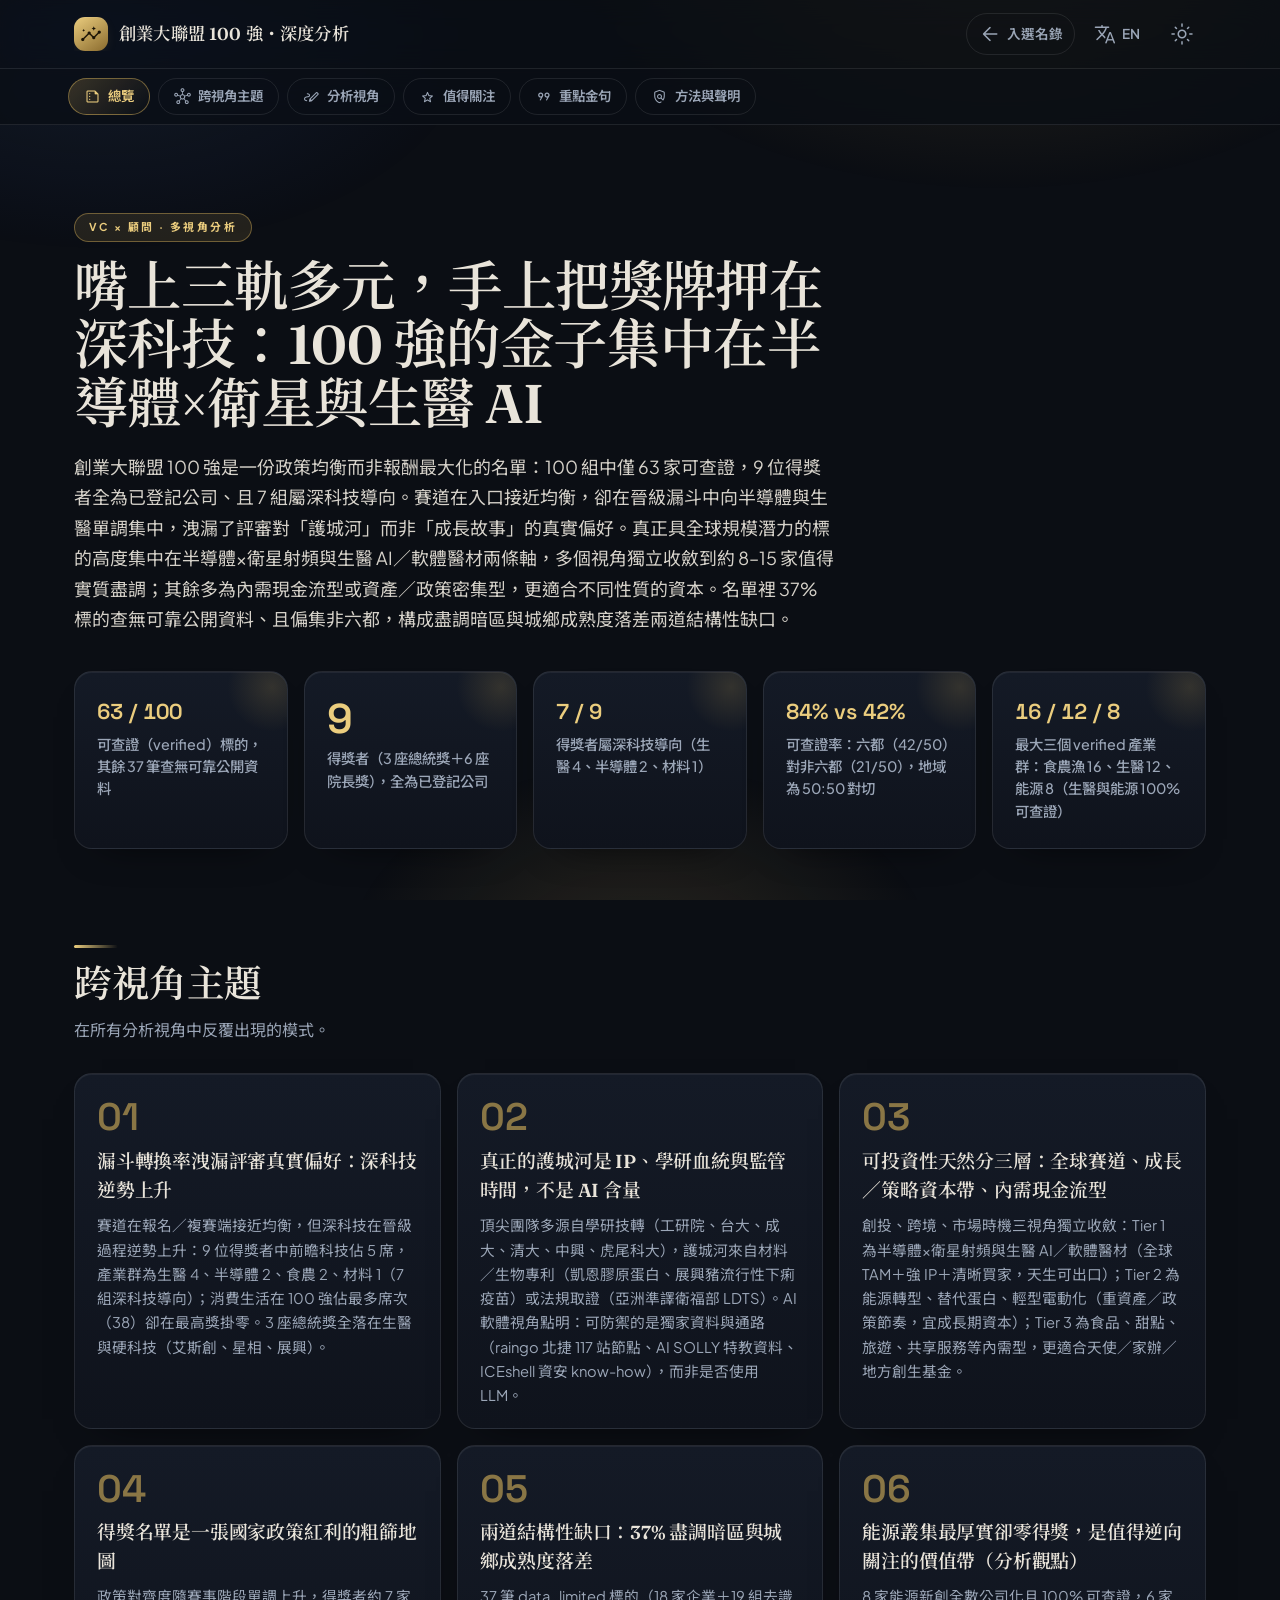
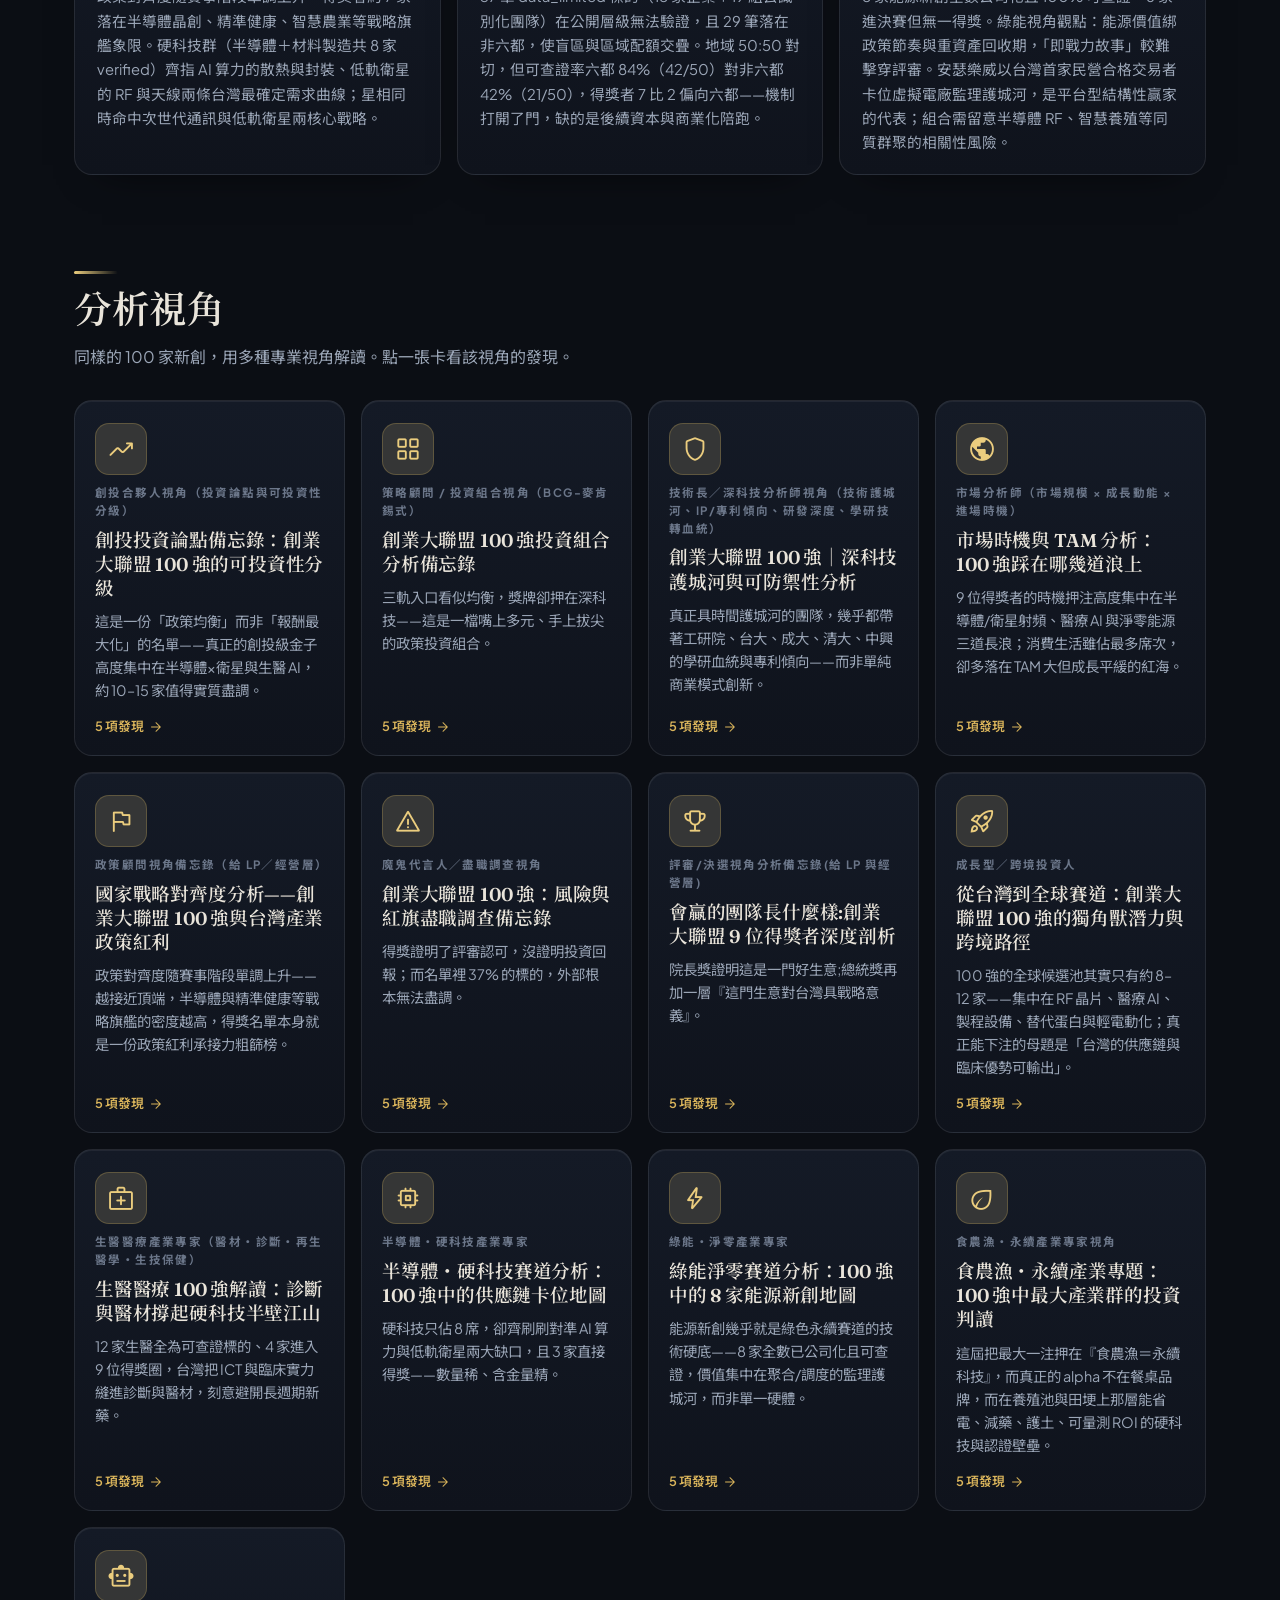
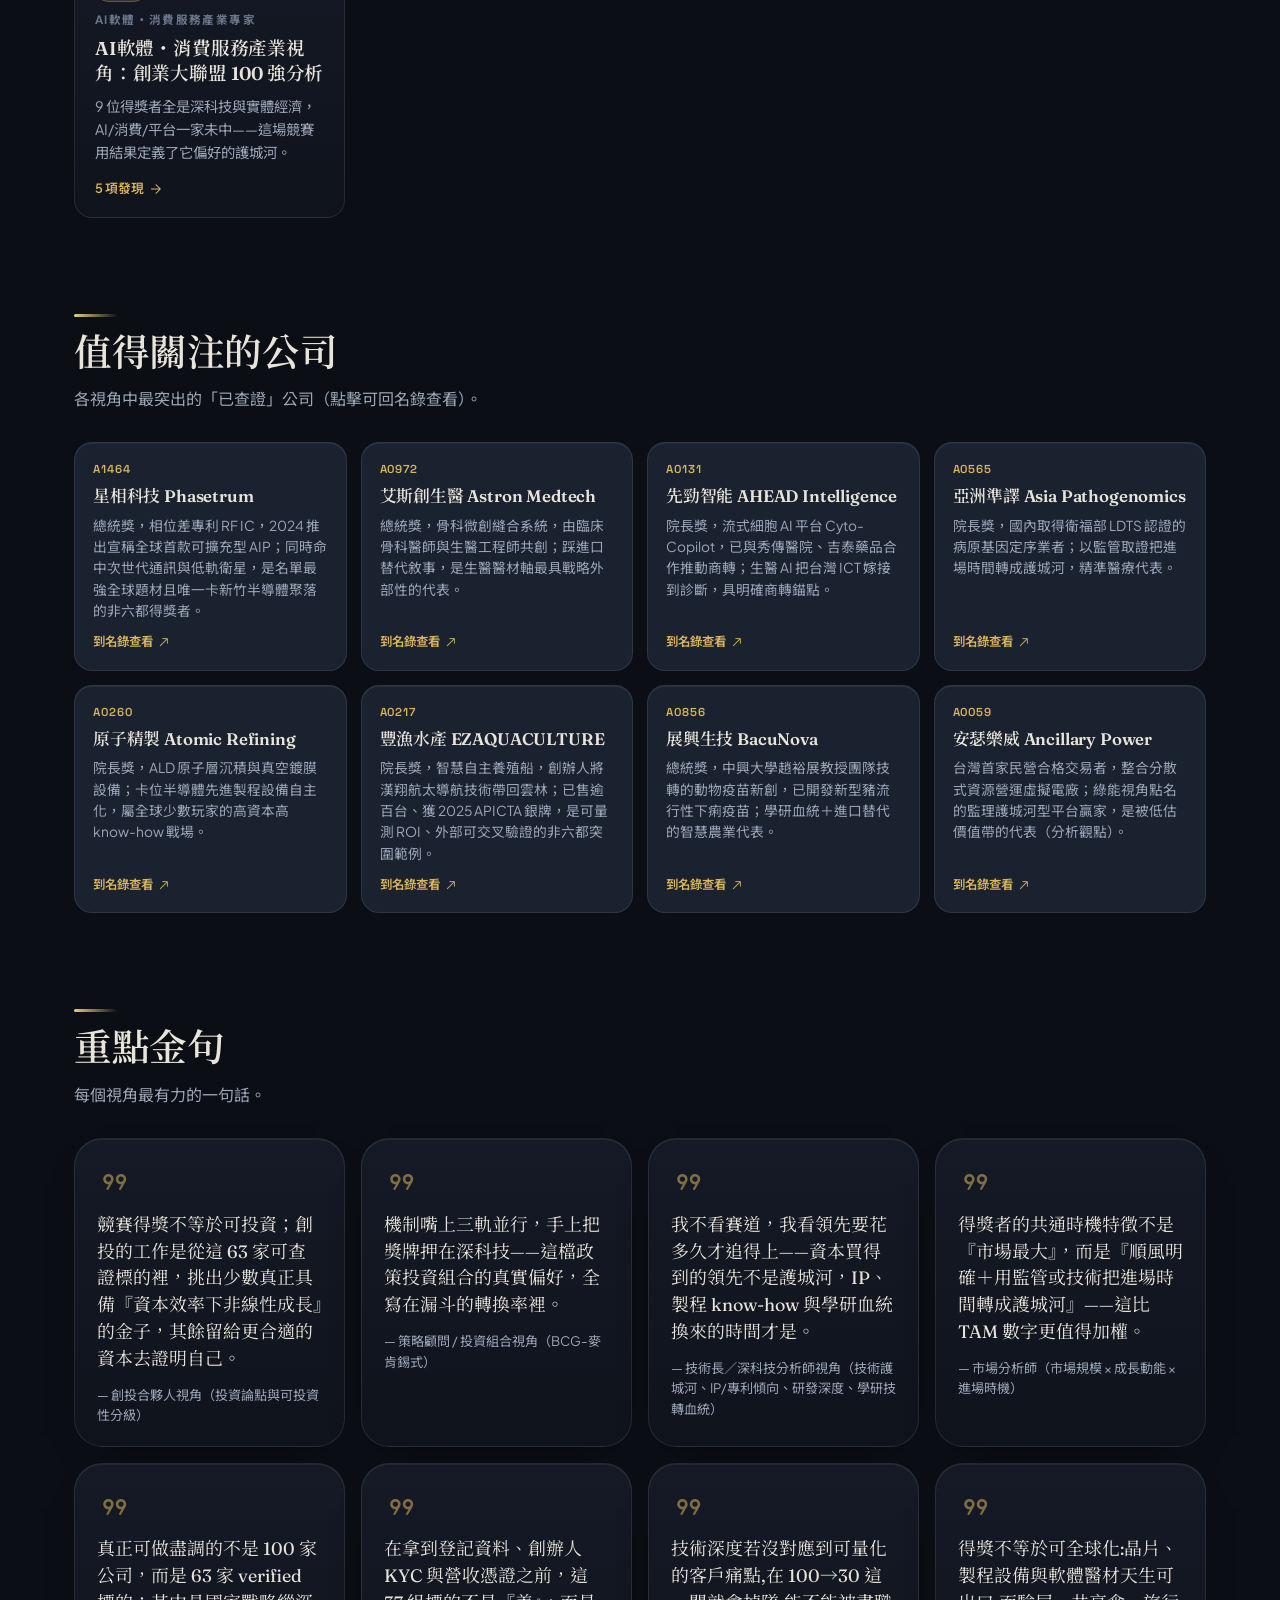
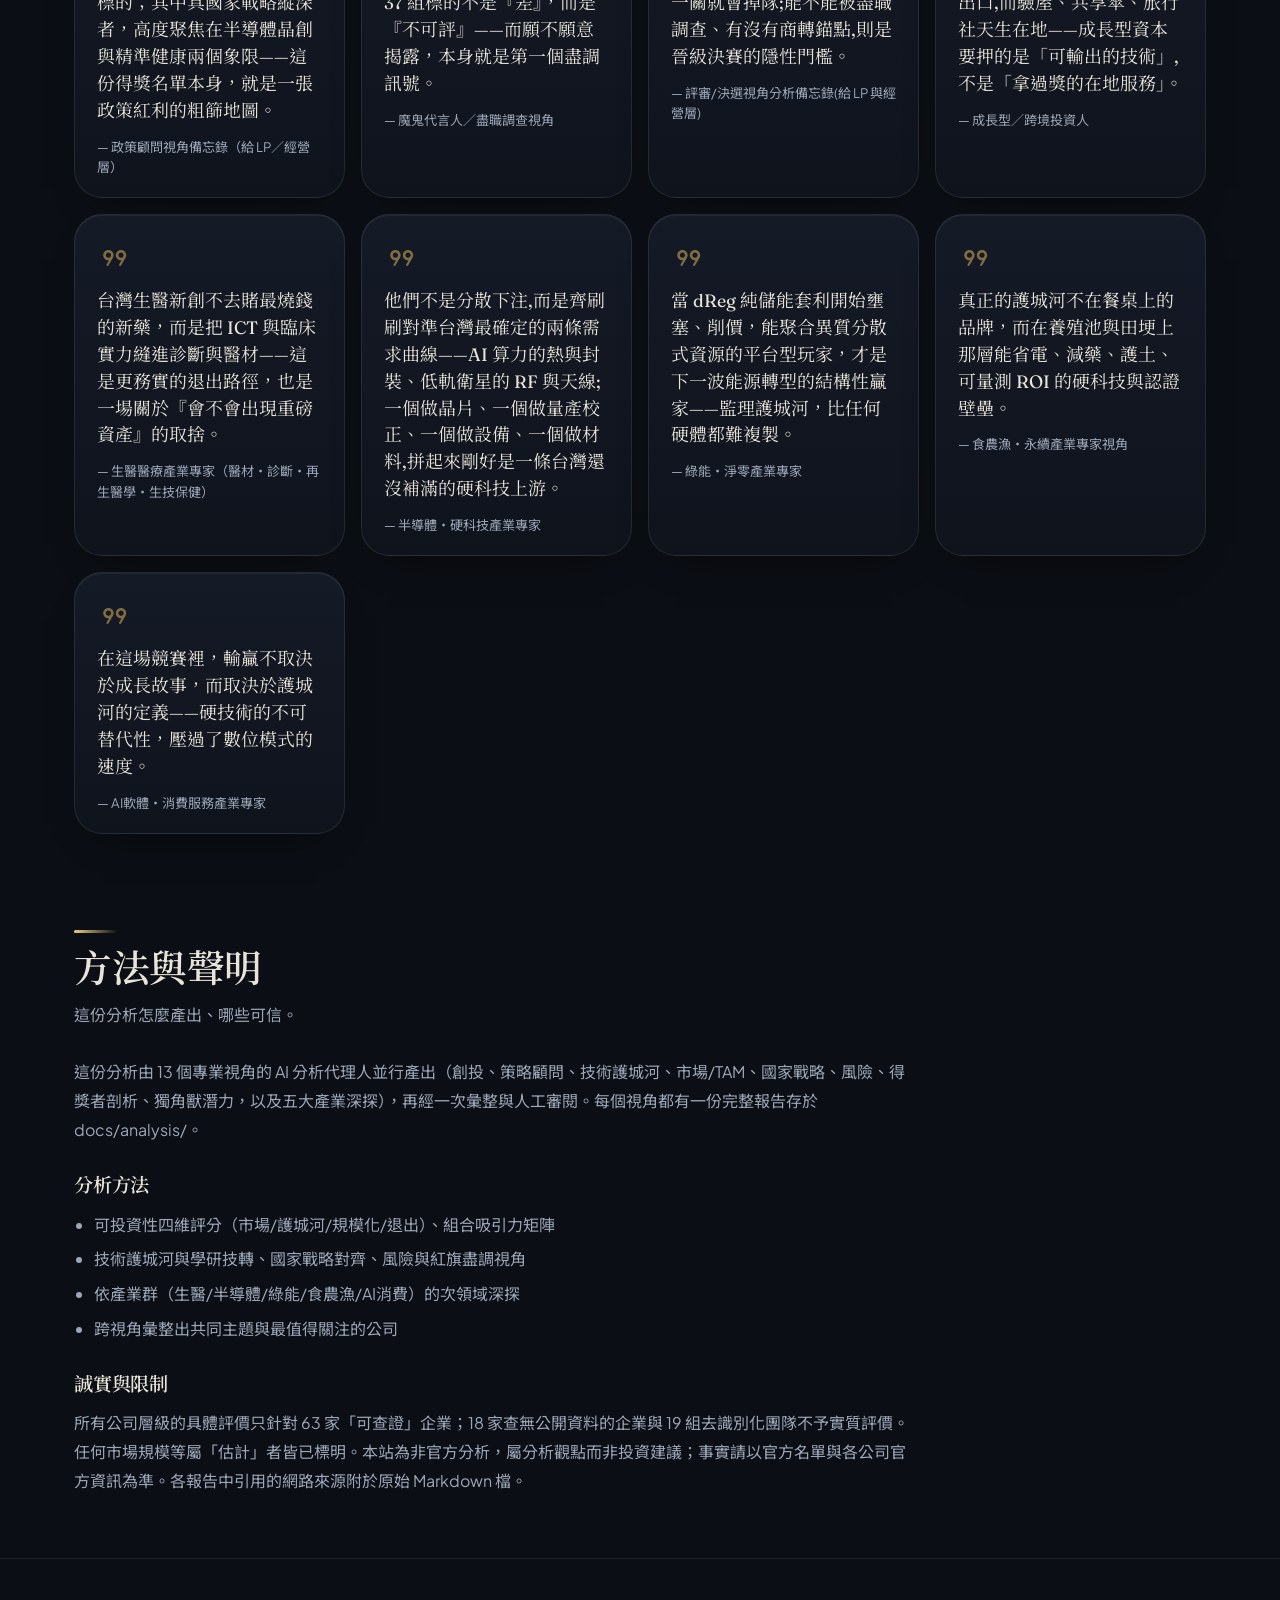
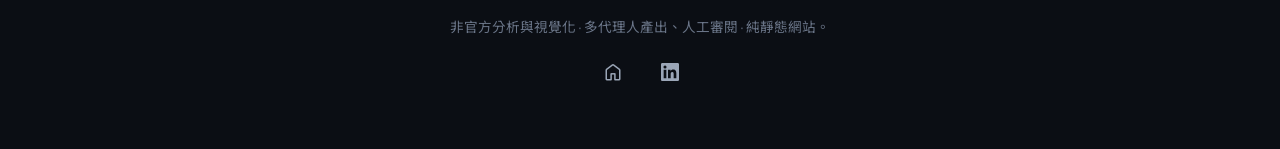
==== commit c4e621d3: "fix: 語言改由網址決定,中英切換鈕換成真正的連結 原本的語言處理有兩個問題,都讓「另一種語言」實際上不存在於網路上:  1. 初始語言讀 localStorage,讀不到就落到英文。但兩頁的靜態 " ====
--- a/analysis/index.html
+++ b/analysis/index.html
@@ -1,5 +1,5 @@
 <!DOCTYPE html>
-<html lang="zh" data-theme="dark">
+<html lang="zh-Hant" data-theme="dark">
 <head>
   <!-- ==== Google Analytics 4 (Measurement ID: G-B7RN36NKZJ) ==== -->
   <script async src="https://www.googletagmanager.com/gtag/js?id=G-B7RN36NKZJ"></script>
@@ -15,14 +15,14 @@
 
   <title>創業大聯盟 100 強・深度分析 — VC × 顧問多視角</title>
   <meta name="description" content="以創投、策略顧問、技術、市場、國家戰略、風險等多重視角，分析國發會「創業大聯盟競賽」100 強入選企業的厲害之處與投資潛力。多代理人分析、誠實標記、附完整報告。" />
-  <link rel="canonical" href="https://tingwei161803.github.io/startup-asvda-org/analysis/" />
+  <link rel="canonical" href="https://startup-asvda-org.peteraim.com/analysis/" />
   <meta name="theme-color" content="#0B0E14" />
 
   <meta property="og:type" content="article" />
   <meta property="og:title" content="創業大聯盟 100 強・深度分析 — VC × 顧問多視角" />
   <meta property="og:description" content="從創投、顧問、技術、市場、國策、風險與各產業視角，剖析 100 強新創的厲害之處。" />
-  <meta property="og:url" content="https://tingwei161803.github.io/startup-asvda-org/analysis/" />
-  <meta property="og:image" content="https://tingwei161803.github.io/startup-asvda-org/assets/og-image.png" />
+  <meta property="og:url" content="https://startup-asvda-org.peteraim.com/analysis/" />
+  <meta property="og:image" content="https://startup-asvda-org.peteraim.com/assets/og-image.png" />
   <meta property="og:locale" content="zh_TW" />
 
   <link rel="preconnect" href="https://fonts.googleapis.com" />
@@ -45,10 +45,11 @@
           <span class="material-symbols-rounded">arrow_back</span>
           <span class="icon-btn__txt" id="backLabel">入選名錄</span>
         </a>
-        <button class="icon-btn" id="langToggle" type="button" title="Language" aria-label="Toggle language / 切換語言">
+        <a class="icon-btn" id="langToggle" href="/en/analysis/" hreflang="en" lang="en"
+           rel="alternate" title="English version" aria-label="Read this page in English">
           <span class="material-symbols-rounded">translate</span>
-          <span class="icon-btn__txt" id="langLabel">中</span>
-        </button>
+          <span class="icon-btn__txt">EN</span>
+        </a>
         <button class="icon-btn" id="themeToggle" type="button" title="Theme" aria-label="Toggle theme / 切換主題">
           <span class="material-symbols-rounded" id="themeIcon">light_mode</span>
         </button>
@@ -61,7 +62,9 @@
   </nav>
 
   <span id="top"></span>
-  <main id="sections" aria-live="polite"></main>
+  <main id="sections" aria-live="polite">
+<section class="section section--overview" id="overview" aria-labelledby="overview-heading"><header class="section-head"><span class="a-eyebrow">VC × 顧問 · 多視角分析</span><h2 id="overview-heading">嘴上三軌多元，手上把獎牌押在深科技：100 強的金子集中在半導體×衛星與生醫 AI</h2><p class="a-thesis">創業大聯盟 100 強是一份政策均衡而非報酬最大化的名單：100 組中僅 63 家可查證，9 位得獎者全為已登記公司、且 7 組屬深科技導向。賽道在入口接近均衡，卻在晉級漏斗中向半導體與生醫單調集中，洩漏了評審對「護城河」而非「成長故事」的真實偏好。真正具全球規模潛力的標的高度集中在半導體×衛星射頻與生醫 AI／軟體醫材兩條軸，多個視角獨立收斂到約 8–15 家值得實質盡調；其餘多為內需現金流型或資產／政策密集型，更適合不同性質的資本。名單裡 37% 標的查無可靠公開資料、且偏集非六都，構成盡調暗區與城鄉成熟度落差兩道結構性缺口。</p></header><div class="hero__stats"><div class="hero__stat" data-item=""><b class="hero__stat-value hero__stat-value--text">63 / 100</b><span class="hero__stat-label">可查證（verified）標的，其餘 37 筆查無可靠公開資料</span></div><div class="hero__stat" data-item=""><b class="hero__stat-value" data-count="9">9</b><span class="hero__stat-label">得獎者（3 座總統獎＋6 座院長獎），全為已登記公司</span></div><div class="hero__stat" data-item=""><b class="hero__stat-value hero__stat-value--text">7 / 9</b><span class="hero__stat-label">得獎者屬深科技導向（生醫 4、半導體 2、材料 1）</span></div><div class="hero__stat" data-item=""><b class="hero__stat-value hero__stat-value--text">84% vs 42%</b><span class="hero__stat-label">可查證率：六都（42/50）對非六都（21/50），地域為 50:50 對切</span></div><div class="hero__stat" data-item=""><b class="hero__stat-value hero__stat-value--text">16 / 12 / 8</b><span class="hero__stat-label">最大三個 verified 產業群：食農漁 16、生醫 12、能源 8（生醫與能源 100% 可查證）</span></div></div></section><section class="section section--themes" id="themes" aria-labelledby="headThemes-heading"><header class="section-head"><h2 id="headThemes-heading">跨視角主題</h2><p class="section-head__sub">在所有分析視角中反覆出現的模式。</p></header><div class="theme-grid"><article class="theme-card" data-item=""><span class="theme-card__no">01</span><h3 class="theme-card__title">漏斗轉換率洩漏評審真實偏好：深科技逆勢上升</h3><p class="theme-card__detail">賽道在報名／複賽端接近均衡，但深科技在晉級過程逆勢上升：9 位得獎者中前瞻科技佔 5 席，產業群為生醫 4、半導體 2、食農 2、材料 1（7 組深科技導向）；消費生活在 100 強佔最多席次（38）卻在最高獎掛零。3 座總統獎全落在生醫與硬科技（艾斯創、星相、展興）。</p></article><article class="theme-card" data-item=""><span class="theme-card__no">02</span><h3 class="theme-card__title">真正的護城河是 IP、學研血統與監管時間，不是 AI 含量</h3><p class="theme-card__detail">頂尖團隊多源自學研技轉（工研院、台大、成大、清大、中興、虎尾科大），護城河來自材料／生物專利（凱恩膠原蛋白、展興豬流行性下痢疫苗）或法規取證（亞洲準譯衛福部 LDTS）。AI 軟體視角點明：可防禦的是獨家資料與通路（raingo 北捷 117 站節點、AI SOLLY 特教資料、ICEshell 資安 know-how），而非是否使用 LLM。</p></article><article class="theme-card" data-item=""><span class="theme-card__no">03</span><h3 class="theme-card__title">可投資性天然分三層：全球賽道、成長／策略資本帶、內需現金流型</h3><p class="theme-card__detail">創投、跨境、市場時機三視角獨立收斂：Tier 1 為半導體×衛星射頻與生醫 AI／軟體醫材（全球 TAM＋強 IP＋清晰買家，天生可出口）；Tier 2 為能源轉型、替代蛋白、輕型電動化（重資產／政策節奏，宜成長期資本）；Tier 3 為食品、甜點、旅遊、共享服務等內需型，更適合天使／家辦／地方創生基金。</p></article><article class="theme-card" data-item=""><span class="theme-card__no">04</span><h3 class="theme-card__title">得獎名單是一張國家政策紅利的粗篩地圖</h3><p class="theme-card__detail">政策對齊度隨賽事階段單調上升，得獎者約 7 家落在半導體晶創、精準健康、智慧農業等戰略旗艦象限。硬科技群（半導體＋材料製造共 8 家 verified）齊指 AI 算力的散熱與封裝、低軌衛星的 RF 與天線兩條台灣最確定需求曲線；星相同時命中次世代通訊與低軌衛星兩核心戰略。</p></article><article class="theme-card" data-item=""><span class="theme-card__no">05</span><h3 class="theme-card__title">兩道結構性缺口：37% 盡調暗區與城鄉成熟度落差</h3><p class="theme-card__detail">37 筆 data_limited 標的（18 家企業＋19 組去識別化團隊）在公開層級無法驗證，且 29 筆落在非六都，使盲區與區域配額交疊。地域 50:50 對切，但可查證率六都 84%（42/50）對非六都 42%（21/50），得獎者 7 比 2 偏向六都——機制打開了門，缺的是後續資本與商業化陪跑。</p></article><article class="theme-card" data-item=""><span class="theme-card__no">06</span><h3 class="theme-card__title">能源叢集最厚實卻零得獎，是值得逆向關注的價值帶（分析觀點）</h3><p class="theme-card__detail">8 家能源新創全數公司化且 100% 可查證，6 家進決賽但無一得獎。綠能視角觀點：能源價值綁政策節奏與重資產回收期，「即戰力故事」較難擊穿評審。安瑟樂威以台灣首家民營合格交易者卡位虛擬電廠監理護城河，是平台型結構性贏家的代表；組合需留意半導體 RF、智慧養殖等同質群聚的相關性風險。</p></article></div></section><section class="section section--lenses" id="lenses" aria-labelledby="headLenses-heading"><header class="section-head"><h2 id="headLenses-heading">分析視角</h2><p class="section-head__sub">同樣的 100 家新創，用多種專業視角解讀。點一張卡看該視角的發現。</p></header><div class="lens-grid"><article class="lens-card card" tabindex="0" role="button" data-item="" data-lens="vc-investment-thesis" aria-label="創投投資論點備忘錄：創業大聯盟 100 強的可投資性分級"><span class="lens-card__icon material-symbols-rounded" aria-hidden="true">trending_up</span><span class="lens-card__role">創投合夥人視角（投資論點與可投資性分級）</span><h3 class="lens-card__title">創投投資論點備忘錄：創業大聯盟 100 強的可投資性分級</h3><p class="lens-card__tagline">這是一份「政策均衡」而非「報酬最大化」的名單——真正的創投級金子高度集中在半導體×衛星與生醫 AI，約 10–15 家值得實質盡調。</p><span class="lens-card__more">5 項發現 <span class="material-symbols-rounded" aria-hidden="true">arrow_forward</span></span></article><article class="lens-card card" tabindex="0" role="button" data-item="" data-lens="consulting-portfolio" aria-label="創業大聯盟 100 強投資組合分析備忘錄"><span class="lens-card__icon material-symbols-rounded" aria-hidden="true">grid_view</span><span class="lens-card__role">策略顧問 / 投資組合視角（BCG-麥肯錫式）</span><h3 class="lens-card__title">創業大聯盟 100 強投資組合分析備忘錄</h3><p class="lens-card__tagline">三軌入口看似均衡，獎牌卻押在深科技——這是一檔嘴上多元、手上拔尖的政策投資組合。</p><span class="lens-card__more">5 項發現 <span class="material-symbols-rounded" aria-hidden="true">arrow_forward</span></span></article><article class="lens-card card" tabindex="0" role="button" data-item="" data-lens="deep-tech-moat" aria-label="創業大聯盟 100 強｜深科技護城河與可防禦性分析"><span class="lens-card__icon material-symbols-rounded" aria-hidden="true">shield</span><span class="lens-card__role">技術長／深科技分析師視角（技術護城河、IP/專利傾向、研發深度、學研技轉血統）</span><h3 class="lens-card__title">創業大聯盟 100 強｜深科技護城河與可防禦性分析</h3><p class="lens-card__tagline">真正具時間護城河的團隊，幾乎都帶著工研院、台大、成大、清大、中興的學研血統與專利傾向——而非單純商業模式創新。</p><span class="lens-card__more">5 項發現 <span class="material-symbols-rounded" aria-hidden="true">arrow_forward</span></span></article><article class="lens-card card" tabindex="0" role="button" data-item="" data-lens="market-timing-tam" aria-label="市場時機與 TAM 分析：100 強踩在哪幾道浪上"><span class="lens-card__icon material-symbols-rounded" aria-hidden="true">public</span><span class="lens-card__role">市場分析師（市場規模 × 成長動能 × 進場時機）</span><h3 class="lens-card__title">市場時機與 TAM 分析：100 強踩在哪幾道浪上</h3><p class="lens-card__tagline">9 位得獎者的時機押注高度集中在半導體/衛星射頻、醫療 AI 與淨零能源三道長浪；消費生活雖佔最多席次，卻多落在 TAM 大但成長平緩的紅海。</p><span class="lens-card__more">5 項發現 <span class="material-symbols-rounded" aria-hidden="true">arrow_forward</span></span></article><article class="lens-card card" tabindex="0" role="button" data-item="" data-lens="national-strategy" aria-label="國家戰略對齊度分析——創業大聯盟 100 強與台灣產業政策紅利"><span class="lens-card__icon material-symbols-rounded" aria-hidden="true">flag</span><span class="lens-card__role">政策顧問視角備忘錄（給 LP／經營層）</span><h3 class="lens-card__title">國家戰略對齊度分析——創業大聯盟 100 強與台灣產業政策紅利</h3><p class="lens-card__tagline">政策對齊度隨賽事階段單調上升——越接近頂端，半導體與精準健康等戰略旗艦的密度越高，得獎名單本身就是一份政策紅利承接力粗篩榜。</p><span class="lens-card__more">5 項發現 <span class="material-symbols-rounded" aria-hidden="true">arrow_forward</span></span></article><article class="lens-card card" tabindex="0" role="button" data-item="" data-lens="risk-redflags" aria-label="創業大聯盟 100 強：風險與紅旗盡職調查備忘錄"><span class="lens-card__icon material-symbols-rounded" aria-hidden="true">warning</span><span class="lens-card__role">魔鬼代言人／盡職調查視角</span><h3 class="lens-card__title">創業大聯盟 100 強：風險與紅旗盡職調查備忘錄</h3><p class="lens-card__tagline">得獎證明了評審認可，沒證明投資回報；而名單裡 37% 的標的，外部根本無法盡調。</p><span class="lens-card__more">5 項發現 <span class="material-symbols-rounded" aria-hidden="true">arrow_forward</span></span></article><article class="lens-card card" tabindex="0" role="button" data-item="" data-lens="winners-deepdive" aria-label="會贏的團隊長什麼樣:創業大聯盟 9 位得獎者深度剖析"><span class="lens-card__icon material-symbols-rounded" aria-hidden="true">emoji_events</span><span class="lens-card__role">評審/決選視角分析備忘錄(給 LP 與經營層)</span><h3 class="lens-card__title">會贏的團隊長什麼樣:創業大聯盟 9 位得獎者深度剖析</h3><p class="lens-card__tagline">院長獎證明這是一門好生意;總統獎再加一層『這門生意對台灣具戰略意義』。</p><span class="lens-card__more">5 項發現 <span class="material-symbols-rounded" aria-hidden="true">arrow_forward</span></span></article><article class="lens-card card" tabindex="0" role="button" data-item="" data-lens="unicorn-global" aria-label="從台灣到全球賽道：創業大聯盟 100 強的獨角獸潛力與跨境路徑"><span class="lens-card__icon material-symbols-rounded" aria-hidden="true">rocket_launch</span><span class="lens-card__role">成長型／跨境投資人</span><h3 class="lens-card__title">從台灣到全球賽道：創業大聯盟 100 強的獨角獸潛力與跨境路徑</h3><p class="lens-card__tagline">100 強的全球候選池其實只有約 8–12 家——集中在 RF 晶片、醫療 AI、製程設備、替代蛋白與輕電動化；真正能下注的母題是「台灣的供應鏈與臨床優勢可輸出」。</p><span class="lens-card__more">5 項發現 <span class="material-symbols-rounded" aria-hidden="true">arrow_forward</span></span></article><article class="lens-card card" tabindex="0" role="button" data-item="" data-lens="sector-biomed" aria-label="生醫醫療 100 強解讀：診斷與醫材撐起硬科技半壁江山"><span class="lens-card__icon material-symbols-rounded" aria-hidden="true">medical_services</span><span class="lens-card__role">生醫醫療產業專家（醫材・診斷・再生醫學・生技保健）</span><h3 class="lens-card__title">生醫醫療 100 強解讀：診斷與醫材撐起硬科技半壁江山</h3><p class="lens-card__tagline">12 家生醫全為可查證標的、4 家進入 9 位得獎圈，台灣把 ICT 與臨床實力縫進診斷與醫材，刻意避開長週期新藥。</p><span class="lens-card__more">5 項發現 <span class="material-symbols-rounded" aria-hidden="true">arrow_forward</span></span></article><article class="lens-card card" tabindex="0" role="button" data-item="" data-lens="sector-semicon-hardware" aria-label="半導體・硬科技賽道分析：100 強中的供應鏈卡位地圖"><span class="lens-card__icon material-symbols-rounded" aria-hidden="true">memory</span><span class="lens-card__role">半導體・硬科技產業專家</span><h3 class="lens-card__title">半導體・硬科技賽道分析：100 強中的供應鏈卡位地圖</h3><p class="lens-card__tagline">硬科技只佔 8 席，卻齊刷刷對準 AI 算力與低軌衛星兩大缺口，且 3 家直接得獎——數量稀、含金量精。</p><span class="lens-card__more">5 項發現 <span class="material-symbols-rounded" aria-hidden="true">arrow_forward</span></span></article><article class="lens-card card" tabindex="0" role="button" data-item="" data-lens="sector-energy-green" aria-label="綠能淨零賽道分析：100 強中的 8 家能源新創地圖"><span class="lens-card__icon material-symbols-rounded" aria-hidden="true">bolt</span><span class="lens-card__role">綠能・淨零產業專家</span><h3 class="lens-card__title">綠能淨零賽道分析：100 強中的 8 家能源新創地圖</h3><p class="lens-card__tagline">能源新創幾乎就是綠色永續賽道的技術硬底——8 家全數已公司化且可查證，價值集中在聚合/調度的監理護城河，而非單一硬體。</p><span class="lens-card__more">5 項發現 <span class="material-symbols-rounded" aria-hidden="true">arrow_forward</span></span></article><article class="lens-card card" tabindex="0" role="button" data-item="" data-lens="sector-food-agri" aria-label="食農漁・永續產業專題：100 強中最大產業群的投資判讀"><span class="lens-card__icon material-symbols-rounded" aria-hidden="true">eco</span><span class="lens-card__role">食農漁・永續產業專家視角</span><h3 class="lens-card__title">食農漁・永續產業專題：100 強中最大產業群的投資判讀</h3><p class="lens-card__tagline">這屆把最大一注押在『食農漁＝永續科技』，而真正的 alpha 不在餐桌品牌，而在養殖池與田埂上那層能省電、減藥、護土、可量測 ROI 的硬科技與認證壁壘。</p><span class="lens-card__more">5 項發現 <span class="material-symbols-rounded" aria-hidden="true">arrow_forward</span></span></article><article class="lens-card card" tabindex="0" role="button" data-item="" data-lens="sector-ai-consumer" aria-label="AI軟體・消費服務產業視角：創業大聯盟 100 強分析"><span class="lens-card__icon material-symbols-rounded" aria-hidden="true">smart_toy</span><span class="lens-card__role">AI軟體・消費服務產業專家</span><h3 class="lens-card__title">AI軟體・消費服務產業視角：創業大聯盟 100 強分析</h3><p class="lens-card__tagline">9 位得獎者全是深科技與實體經濟，AI/消費/平台一家未中——這場競賽用結果定義了它偏好的護城河。</p><span class="lens-card__more">5 項發現 <span class="material-symbols-rounded" aria-hidden="true">arrow_forward</span></span></article></div></section><section class="section section--picks" id="picks" aria-labelledby="headPicks-heading"><header class="section-head"><h2 id="headPicks-heading">值得關注的公司</h2><p class="section-head__sub">各視角中最突出的「已查證」公司（點擊可回名錄查看）。</p></header><div class="pick-grid"><a class="pick-card" data-item="" href="../#a1464"><span class="pick-card__id">A1464</span><h3 class="pick-card__name">星相科技 Phasetrum</h3><p class="pick-card__angle">總統獎，相位差專利 RF IC，2024 推出宣稱全球首款可擴充型 AIP；同時命中次世代通訊與低軌衛星，是名單最強全球題材且唯一卡新竹半導體聚落的非六都得獎者。</p><span class="pick-card__cta">到名錄查看 <span class="material-symbols-rounded" aria-hidden="true">north_east</span></span></a><a class="pick-card" data-item="" href="../#a0972"><span class="pick-card__id">A0972</span><h3 class="pick-card__name">艾斯創生醫 Astron Medtech</h3><p class="pick-card__angle">總統獎，骨科微創縫合系統，由臨床骨科醫師與生醫工程師共創；踩進口替代敘事，是生醫醫材軸最具戰略外部性的代表。</p><span class="pick-card__cta">到名錄查看 <span class="material-symbols-rounded" aria-hidden="true">north_east</span></span></a><a class="pick-card" data-item="" href="../#a0131"><span class="pick-card__id">A0131</span><h3 class="pick-card__name">先勁智能 AHEAD Intelligence</h3><p class="pick-card__angle">院長獎，流式細胞 AI 平台 Cyto-Copilot，已與秀傳醫院、吉泰藥品合作推動商轉；生醫 AI 把台灣 ICT 嫁接到診斷，具明確商轉錨點。</p><span class="pick-card__cta">到名錄查看 <span class="material-symbols-rounded" aria-hidden="true">north_east</span></span></a><a class="pick-card" data-item="" href="../#a0565"><span class="pick-card__id">A0565</span><h3 class="pick-card__name">亞洲準譯 Asia Pathogenomics</h3><p class="pick-card__angle">院長獎，國內取得衛福部 LDTS 認證的病原基因定序業者；以監管取證把進場時間轉成護城河，精準醫療代表。</p><span class="pick-card__cta">到名錄查看 <span class="material-symbols-rounded" aria-hidden="true">north_east</span></span></a><a class="pick-card" data-item="" href="../#a0260"><span class="pick-card__id">A0260</span><h3 class="pick-card__name">原子精製 Atomic Refining</h3><p class="pick-card__angle">院長獎，ALD 原子層沉積與真空鍍膜設備；卡位半導體先進製程設備自主化，屬全球少數玩家的高資本高 know-how 戰場。</p><span class="pick-card__cta">到名錄查看 <span class="material-symbols-rounded" aria-hidden="true">north_east</span></span></a><a class="pick-card" data-item="" href="../#a0217"><span class="pick-card__id">A0217</span><h3 class="pick-card__name">豐漁水產 EZAQUACULTURE</h3><p class="pick-card__angle">院長獎，智慧自主養殖船，創辦人將漢翔航太導航技術帶回雲林；已售逾百台、獲 2025 APICTA 銀牌，是可量測 ROI、外部可交叉驗證的非六都突圍範例。</p><span class="pick-card__cta">到名錄查看 <span class="material-symbols-rounded" aria-hidden="true">north_east</span></span></a><a class="pick-card" data-item="" href="../#a0856"><span class="pick-card__id">A0856</span><h3 class="pick-card__name">展興生技 BacuNova</h3><p class="pick-card__angle">總統獎，中興大學趙裕展教授團隊技轉的動物疫苗新創，已開發新型豬流行性下痢疫苗；學研血統＋進口替代的智慧農業代表。</p><span class="pick-card__cta">到名錄查看 <span class="material-symbols-rounded" aria-hidden="true">north_east</span></span></a><a class="pick-card" data-item="" href="../#a0059"><span class="pick-card__id">A0059</span><h3 class="pick-card__name">安瑟樂威 Ancillary Power</h3><p class="pick-card__angle">台灣首家民營合格交易者，整合分散式資源營運虛擬電廠；綠能視角點名的監理護城河型平台贏家，是被低估價值帶的代表（分析觀點）。</p><span class="pick-card__cta">到名錄查看 <span class="material-symbols-rounded" aria-hidden="true">north_east</span></span></a></div></section><section class="section section--voices" id="voices" aria-labelledby="headVoices-heading"><header class="section-head"><h2 id="headVoices-heading">重點金句</h2><p class="section-head__sub">每個視角最有力的一句話。</p></header><div class="quotes-grid"><figure class="quote-card" data-item=""><span class="material-symbols-rounded quote-mark" aria-hidden="true">format_quote</span><blockquote>競賽得獎不等於可投資；創投的工作是從這 63 家可查證標的裡，挑出少數真正具備『資本效率下非線性成長』的金子，其餘留給更合適的資本去證明自己。</blockquote><figcaption class="quote-by">— 創投合夥人視角（投資論點與可投資性分級）</figcaption></figure><figure class="quote-card" data-item=""><span class="material-symbols-rounded quote-mark" aria-hidden="true">format_quote</span><blockquote>機制嘴上三軌並行，手上把獎牌押在深科技——這檔政策投資組合的真實偏好，全寫在漏斗的轉換率裡。</blockquote><figcaption class="quote-by">— 策略顧問 / 投資組合視角（BCG-麥肯錫式）</figcaption></figure><figure class="quote-card" data-item=""><span class="material-symbols-rounded quote-mark" aria-hidden="true">format_quote</span><blockquote>我不看賽道，我看領先要花多久才追得上——資本買得到的領先不是護城河，IP、製程 know-how 與學研血統換來的時間才是。</blockquote><figcaption class="quote-by">— 技術長／深科技分析師視角（技術護城河、IP/專利傾向、研發深度、學研技轉血統）</figcaption></figure><figure class="quote-card" data-item=""><span class="material-symbols-rounded quote-mark" aria-hidden="true">format_quote</span><blockquote>得獎者的共通時機特徵不是『市場最大』，而是『順風明確＋用監管或技術把進場時間轉成護城河』——這比 TAM 數字更值得加權。</blockquote><figcaption class="quote-by">— 市場分析師（市場規模 × 成長動能 × 進場時機）</figcaption></figure><figure class="quote-card" data-item=""><span class="material-symbols-rounded quote-mark" aria-hidden="true">format_quote</span><blockquote>真正可做盡調的不是 100 家公司，而是 63 家 verified 標的；其中具國家戰略縱深者，高度聚焦在半導體晶創與精準健康兩個象限——這份得獎名單本身，就是一張政策紅利的粗篩地圖。</blockquote><figcaption class="quote-by">— 政策顧問視角備忘錄（給 LP／經營層）</figcaption></figure><figure class="quote-card" data-item=""><span class="material-symbols-rounded quote-mark" aria-hidden="true">format_quote</span><blockquote>在拿到登記資料、創辦人 KYC 與營收憑證之前，這 37 組標的不是『差』，而是『不可評』——而願不願意揭露，本身就是第一個盡調訊號。</blockquote><figcaption class="quote-by">— 魔鬼代言人／盡職調查視角</figcaption></figure><figure class="quote-card" data-item=""><span class="material-symbols-rounded quote-mark" aria-hidden="true">format_quote</span><blockquote>技術深度若沒對應到可量化的客戶痛點,在 100→30 這一關就會掉隊;能不能被盡職調查、有沒有商轉錨點,則是晉級決賽的隱性門檻。</blockquote><figcaption class="quote-by">— 評審/決選視角分析備忘錄(給 LP 與經營層)</figcaption></figure><figure class="quote-card" data-item=""><span class="material-symbols-rounded quote-mark" aria-hidden="true">format_quote</span><blockquote>得獎不等於可全球化:晶片、製程設備與軟體醫材天生可出口,而驗屋、共享傘、旅行社天生在地——成長型資本要押的是「可輸出的技術」,不是「拿過獎的在地服務」。</blockquote><figcaption class="quote-by">— 成長型／跨境投資人</figcaption></figure><figure class="quote-card" data-item=""><span class="material-symbols-rounded quote-mark" aria-hidden="true">format_quote</span><blockquote>台灣生醫新創不去賭最燒錢的新藥，而是把 ICT 與臨床實力縫進診斷與醫材——這是更務實的退出路徑，也是一場關於『會不會出現重磅資產』的取捨。</blockquote><figcaption class="quote-by">— 生醫醫療產業專家（醫材・診斷・再生醫學・生技保健）</figcaption></figure><figure class="quote-card" data-item=""><span class="material-symbols-rounded quote-mark" aria-hidden="true">format_quote</span><blockquote>他們不是分散下注,而是齊刷刷對準台灣最確定的兩條需求曲線——AI 算力的熱與封裝、低軌衛星的 RF 與天線;一個做晶片、一個做量產校正、一個做設備、一個做材料,拼起來剛好是一條台灣還沒補滿的硬科技上游。</blockquote><figcaption class="quote-by">— 半導體・硬科技產業專家</figcaption></figure><figure class="quote-card" data-item=""><span class="material-symbols-rounded quote-mark" aria-hidden="true">format_quote</span><blockquote>當 dReg 純儲能套利開始壅塞、削價，能聚合異質分散式資源的平台型玩家，才是下一波能源轉型的結構性贏家——監理護城河，比任何硬體都難複製。</blockquote><figcaption class="quote-by">— 綠能・淨零產業專家</figcaption></figure><figure class="quote-card" data-item=""><span class="material-symbols-rounded quote-mark" aria-hidden="true">format_quote</span><blockquote>真正的護城河不在餐桌上的品牌，而在養殖池與田埂上那層能省電、減藥、護土、可量測 ROI 的硬科技與認證壁壘。</blockquote><figcaption class="quote-by">— 食農漁・永續產業專家視角</figcaption></figure><figure class="quote-card" data-item=""><span class="material-symbols-rounded quote-mark" aria-hidden="true">format_quote</span><blockquote>在這場競賽裡，輸贏不取決於成長故事，而取決於護城河的定義——硬技術的不可替代性，壓過了數位模式的速度。</blockquote><figcaption class="quote-by">— AI軟體・消費服務產業專家</figcaption></figure></div></section><section class="section section--method" id="method" aria-labelledby="headMethod-heading"><header class="section-head"><h2 id="headMethod-heading">方法與聲明</h2><p class="section-head__sub">這份分析怎麼產出、哪些可信。</p></header><div class="prose" data-item=""><p>這份分析由 13 個專業視角的 AI 分析代理人並行產出（創投、策略顧問、技術護城河、市場/TAM、國家戰略、風險、得獎者剖析、獨角獸潛力，以及五大產業深探），再經一次彙整與人工審閱。每個視角都有一份完整報告存於 docs/analysis/。</p><h3>分析方法</h3><ul><li>可投資性四維評分（市場/護城河/規模化/退出）、組合吸引力矩陣</li><li>技術護城河與學研技轉、國家戰略對齊、風險與紅旗盡調視角</li><li>依產業群（生醫/半導體/綠能/食農漁/AI消費）的次領域深探</li><li>跨視角彙整出共同主題與最值得關注的公司</li></ul><h3>誠實與限制</h3><p>所有公司層級的具體評價只針對 63 家「可查證」企業；18 家查無公開資料的企業與 19 組去識別化團隊不予實質評價。任何市場規模等屬「估計」者皆已標明。本站為非官方分析，屬分析觀點而非投資建議；事實請以官方名單與各公司官方資訊為準。各報告中引用的網路來源附於原始 Markdown 檔。</p></div></section>
+</main>
 
   <dialog class="dialog" id="dialog" aria-labelledby="dialogTitle">
     <div class="dialog__bar">
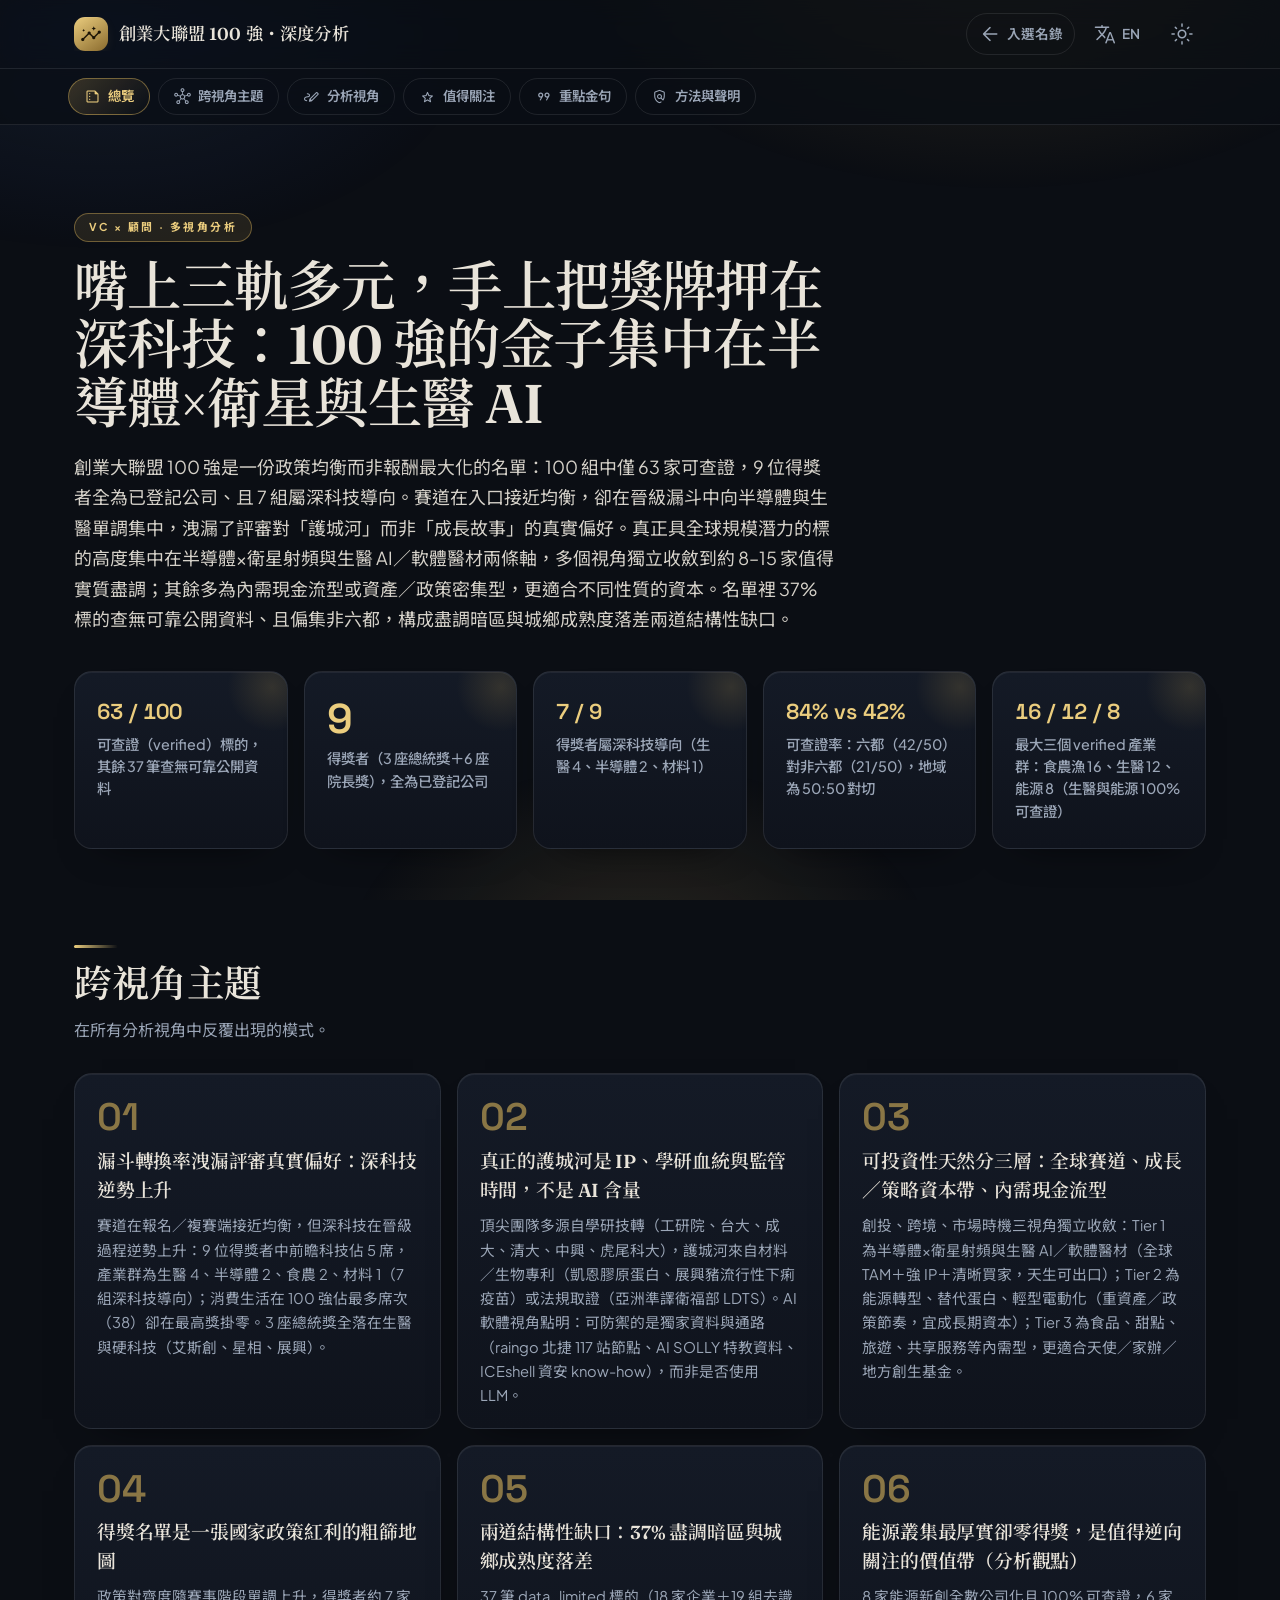
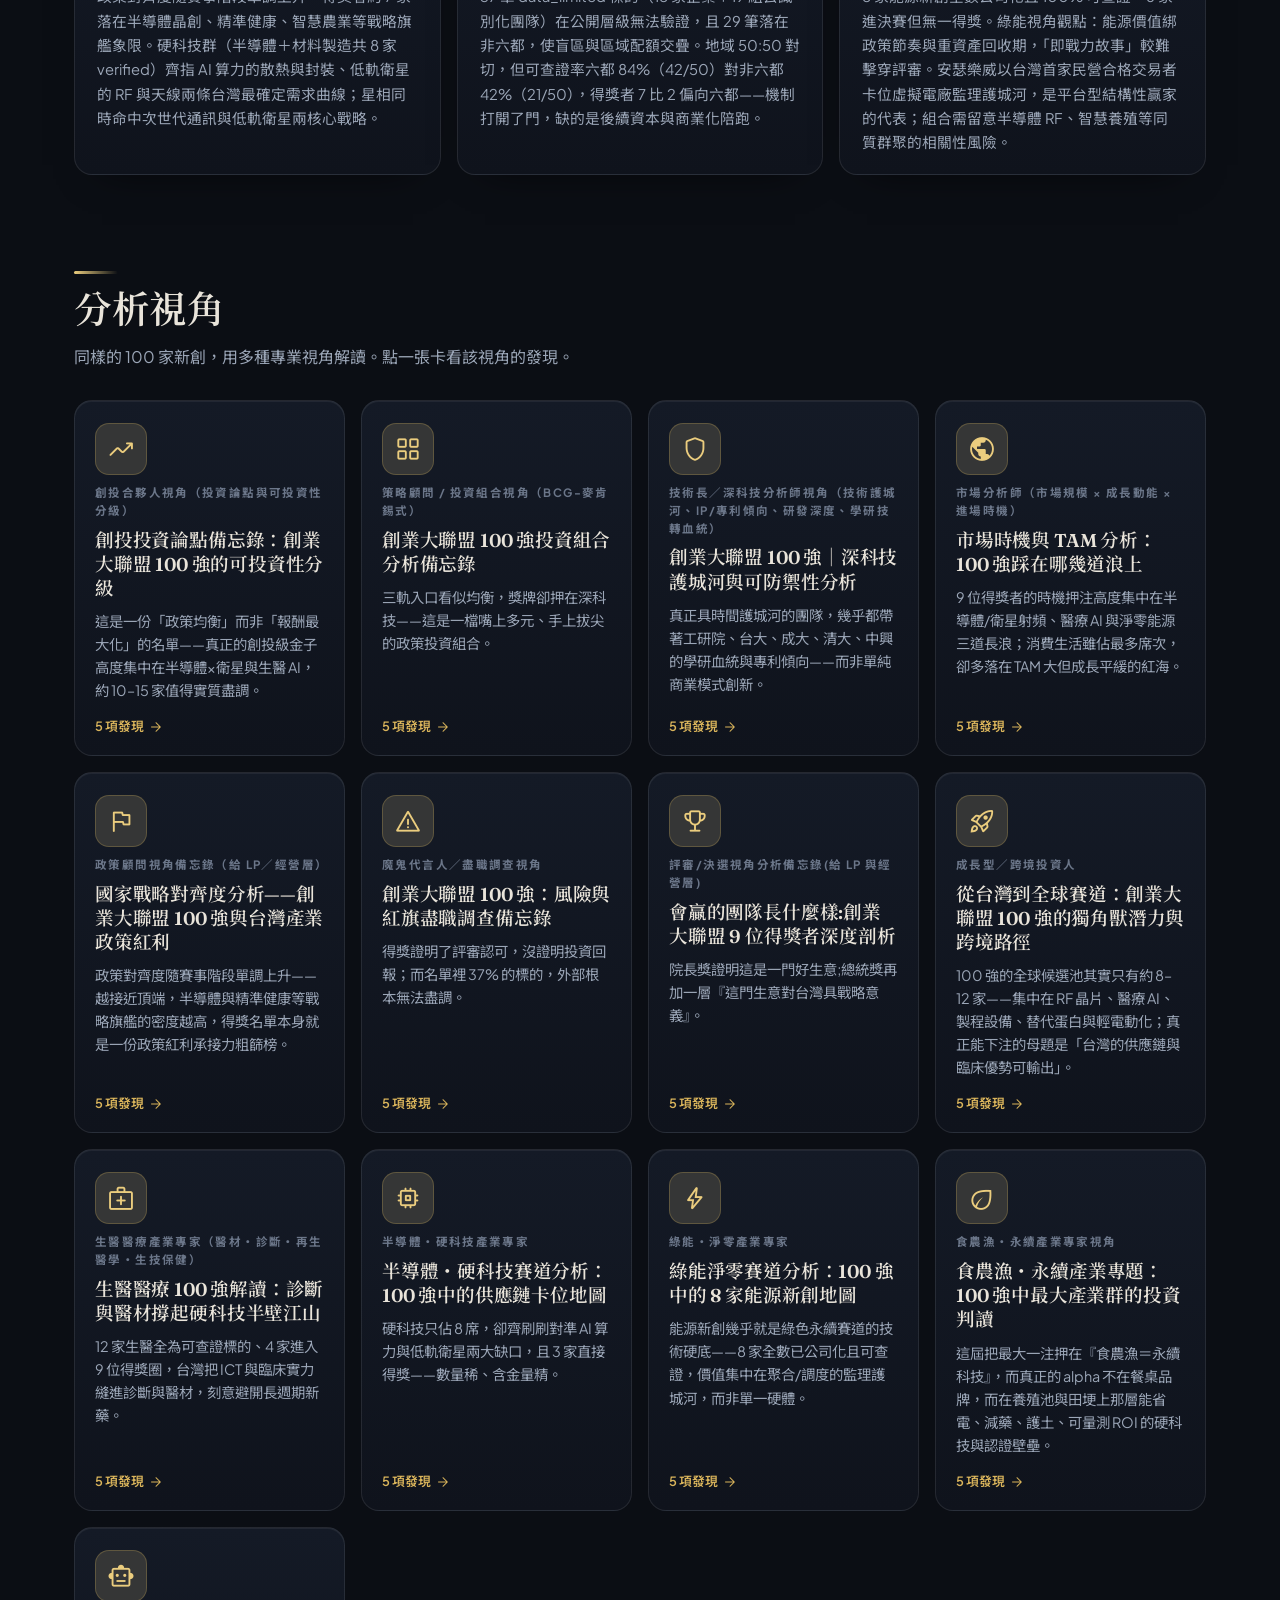
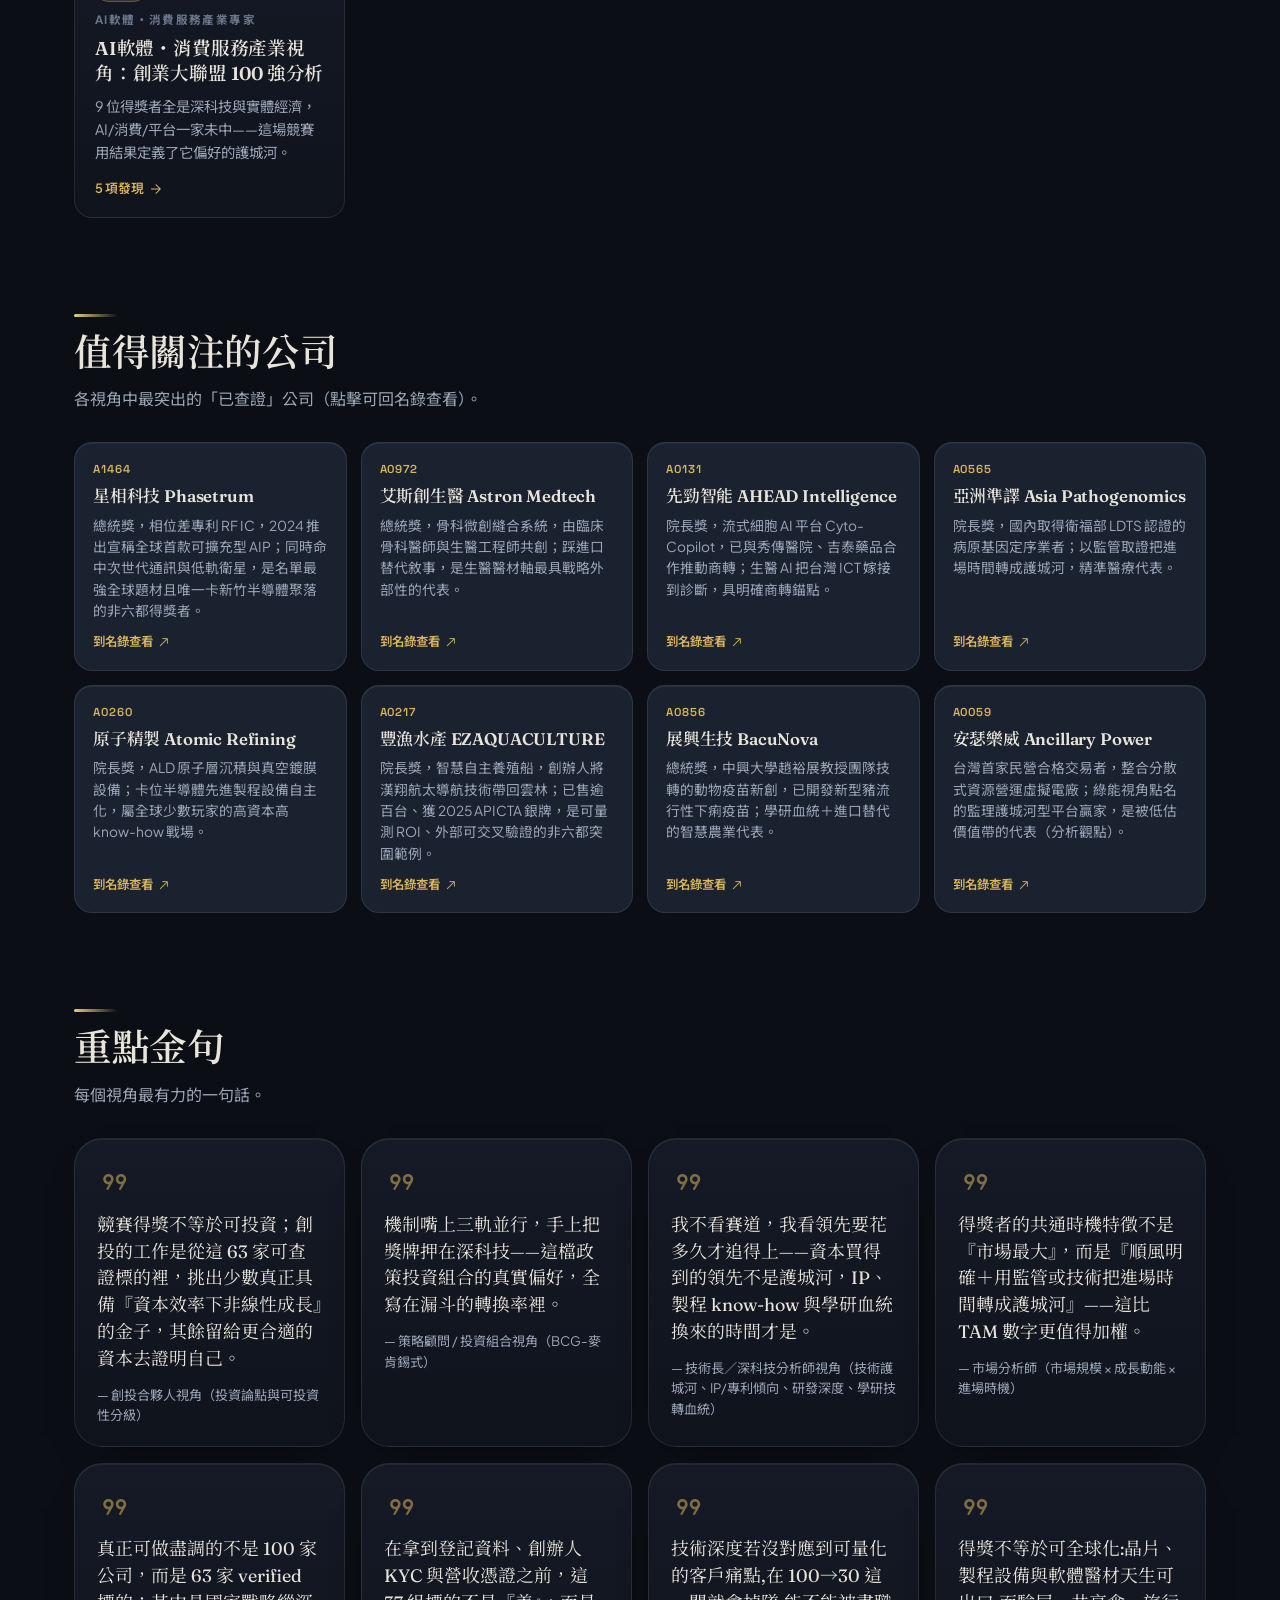
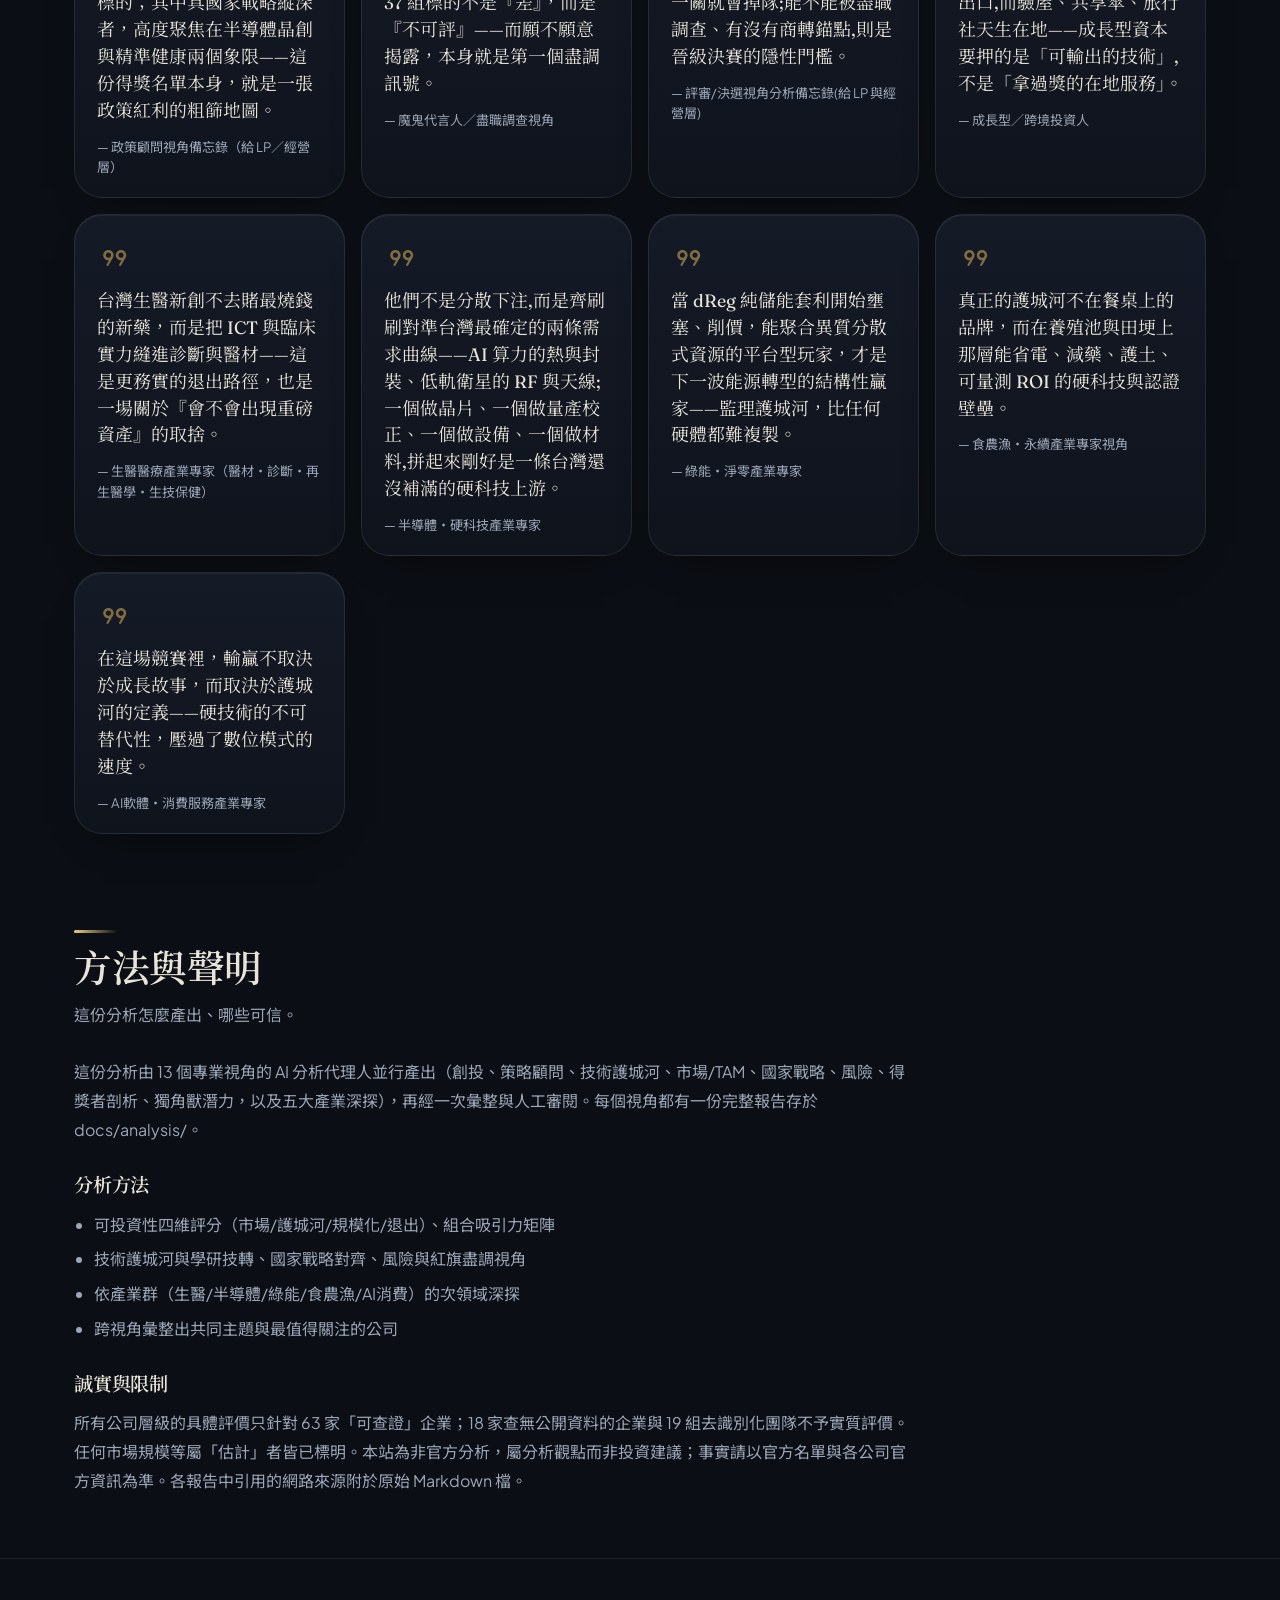
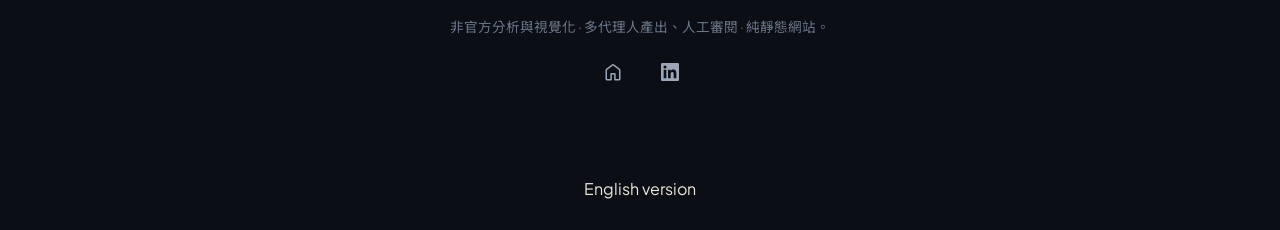
==== commit 4ba9da98: "feat: 英文版有自己的網址,兩個語言互相標註 hreflang 英文版原本只存在於前端字典裡,沒有任何網址可以指向它——搜尋引擎抓到的 兩頁都只有中文,分享出去的連結也永遠是中文。這次讓每一種語言" ====
--- a/analysis/index.html
+++ b/analysis/index.html
@@ -16,6 +16,9 @@
   <title>創業大聯盟 100 強・深度分析 — VC × 顧問多視角</title>
   <meta name="description" content="以創投、策略顧問、技術、市場、國家戰略、風險等多重視角，分析國發會「創業大聯盟競賽」100 強入選企業的厲害之處與投資潛力。多代理人分析、誠實標記、附完整報告。" />
   <link rel="canonical" href="https://startup-asvda-org.peteraim.com/analysis/" />
+  <link rel="alternate" hreflang="zh-Hant" href="https://startup-asvda-org.peteraim.com/analysis/" />
+  <link rel="alternate" hreflang="en" href="https://startup-asvda-org.peteraim.com/en/analysis/" />
+  <link rel="alternate" hreflang="x-default" href="https://startup-asvda-org.peteraim.com/analysis/" />
   <meta name="theme-color" content="#0B0E14" />
 
   <meta property="og:type" content="article" />
@@ -90,5 +93,6 @@
 
   <script src="data/data.js"></script>
   <script src="assets/app.js"></script>
+<p class="lang-alt-link" style="text-align:center;padding:12px;"><a href="/en/analysis/" hreflang="en" rel="alternate" lang="en">English version</a></p>
 </body>
 </html>
